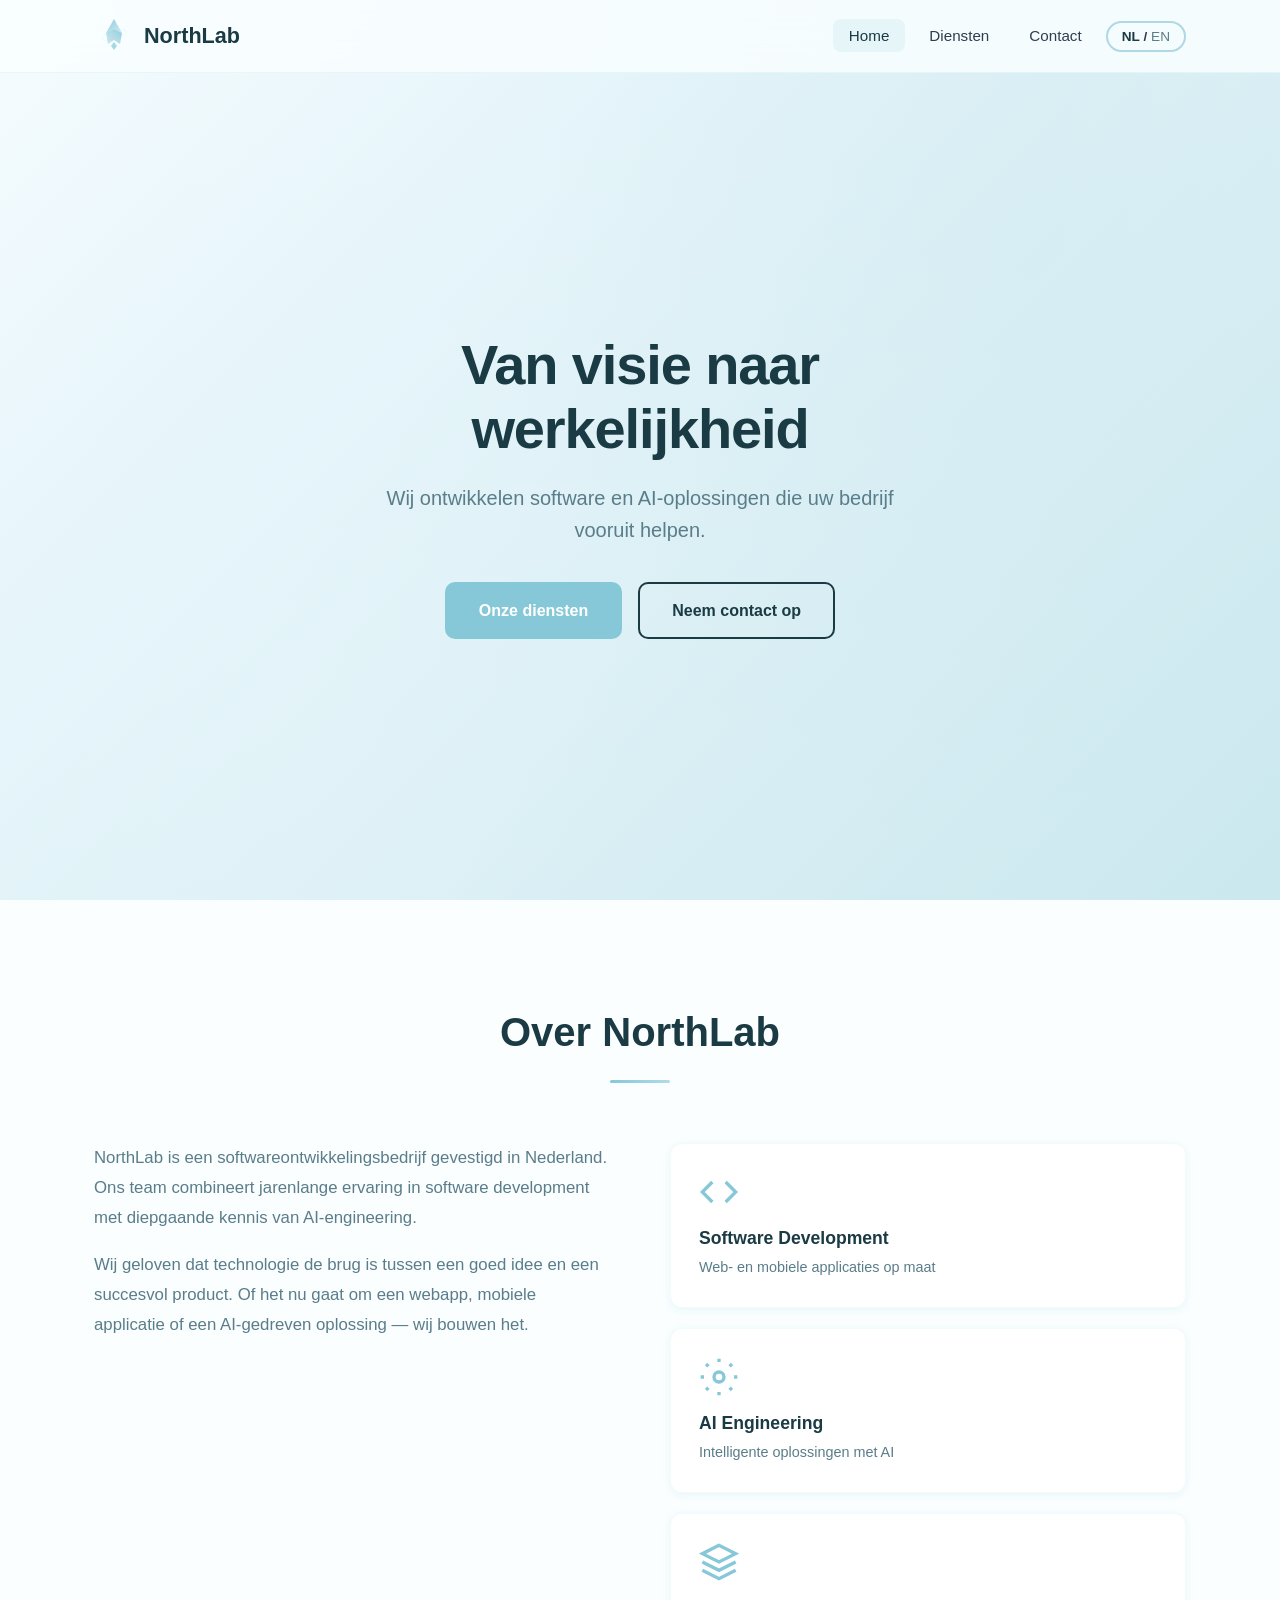
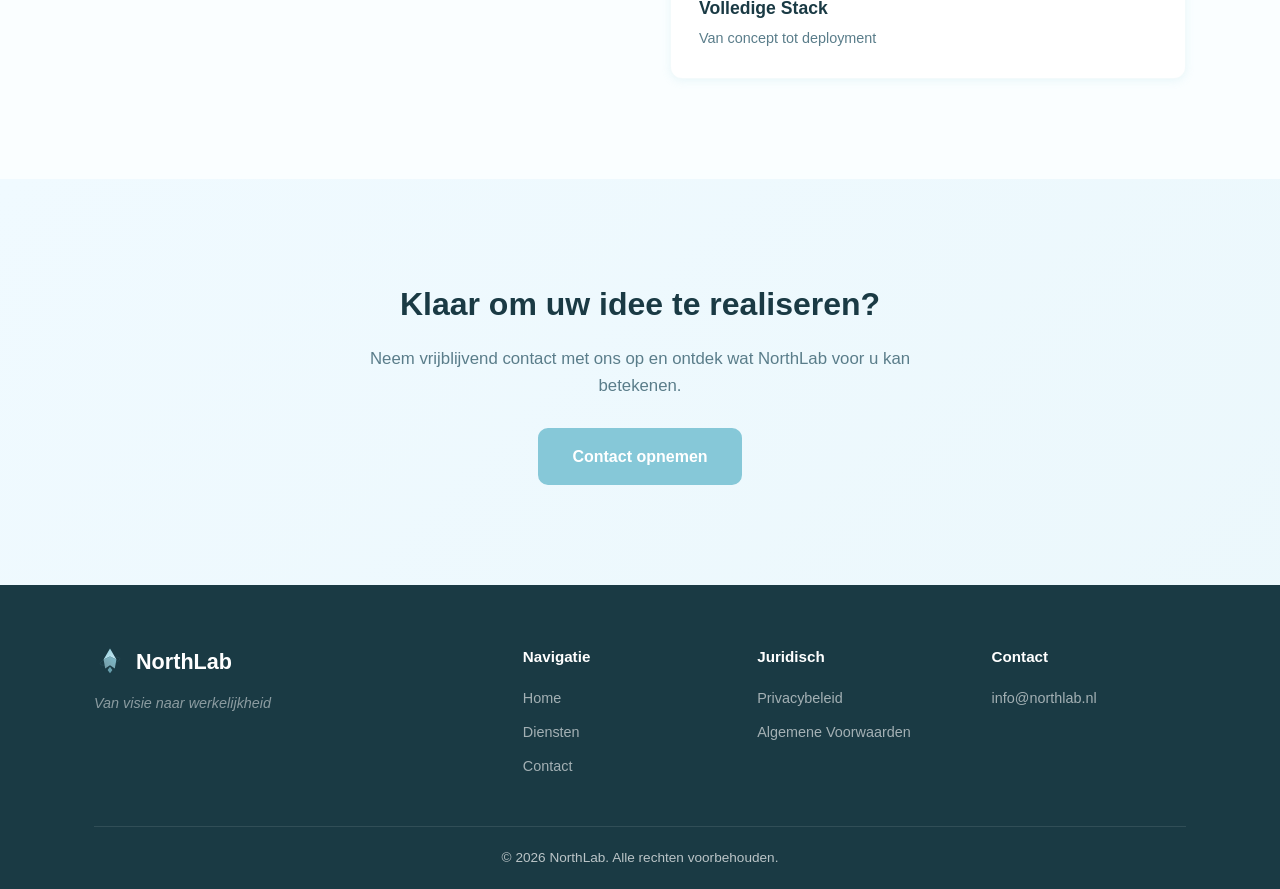
==== index.html @ 71e31275 "Initial commit: NorthLab company website Static website with Home, Services, Contact pages. Includes" ====
<!DOCTYPE html>
<html lang="nl">
<head>
  <meta charset="UTF-8">
  <meta name="viewport" content="width=device-width, initial-scale=1.0">
  <meta name="description" content="NorthLab - Software Development & AI Engineering. Van visie naar werkelijkheid.">
  <title>NorthLab - Software Development & AI Engineering</title>
  <link rel="icon" type="image/svg+xml" href="/favicon.svg">
  <link rel="stylesheet" href="/css/style.css">
</head>
<body>
  <!-- Navigation -->
  <nav class="navbar" id="navbar">
    <div class="container nav-container">
      <a href="/" class="nav-logo">
        <img src="/images/logo.svg" alt="NorthLab Logo" width="40" height="40">
        <span>NorthLab</span>
      </a>
      <button class="nav-toggle" id="navToggle" aria-label="Menu">
        <span></span><span></span><span></span>
      </button>
      <ul class="nav-links" id="navLinks">
        <li><a href="/" class="active" data-nl="Home" data-en="Home">Home</a></li>
        <li><a href="/diensten.html" data-nl="Diensten" data-en="Services">Diensten</a></li>
        <li><a href="/contact.html" data-nl="Contact" data-en="Contact">Contact</a></li>
        <li>
          <button class="lang-btn" id="langToggle" aria-label="Taal wisselen">
            <span class="lang-active">NL</span> / <span class="lang-inactive">EN</span>
          </button>
        </li>
      </ul>
    </div>
  </nav>

  <!-- Hero -->
  <section class="hero">
    <div class="hero-bg"></div>
    <div class="container hero-content">
      <h1 class="fade-up" data-nl="Van visie naar werkelijkheid" data-en="From vision to reality">Van visie naar werkelijkheid</h1>
      <p class="hero-sub fade-up delay-1" data-nl="Wij ontwikkelen software en AI-oplossingen die uw bedrijf vooruit helpen." data-en="We develop software and AI solutions that drive your business forward.">Wij ontwikkelen software en AI-oplossingen die uw bedrijf vooruit helpen.</p>
      <div class="hero-buttons fade-up delay-2">
        <a href="/diensten.html" class="btn btn-primary" data-nl="Onze diensten" data-en="Our services">Onze diensten</a>
        <a href="/contact.html" class="btn btn-outline" data-nl="Neem contact op" data-en="Get in touch">Neem contact op</a>
      </div>
    </div>
  </section>

  <!-- About -->
  <section class="section" id="about">
    <div class="container">
      <div class="section-header scroll-reveal">
        <h2 data-nl="Over NorthLab" data-en="About NorthLab">Over NorthLab</h2>
        <div class="section-line"></div>
      </div>
      <div class="about-grid">
        <div class="about-text scroll-reveal">
          <p data-nl="NorthLab is een softwareontwikkelingsbedrijf gevestigd in Nederland. Ons team combineert jarenlange ervaring in software development met diepgaande kennis van AI-engineering." data-en="NorthLab is a software development company based in the Netherlands. Our team combines years of software development experience with deep AI engineering expertise.">NorthLab is een softwareontwikkelingsbedrijf gevestigd in Nederland. Ons team combineert jarenlange ervaring in software development met diepgaande kennis van AI-engineering.</p>
          <p data-nl="Wij geloven dat technologie de brug is tussen een goed idee en een succesvol product. Of het nu gaat om een webapp, mobiele applicatie of een AI-gedreven oplossing — wij bouwen het." data-en="We believe technology is the bridge between a good idea and a successful product. Whether it's a web app, mobile application, or AI-powered solution — we build it.">Wij geloven dat technologie de brug is tussen een goed idee en een succesvol product. Of het nu gaat om een webapp, mobiele applicatie of een AI-gedreven oplossing — wij bouwen het.</p>
        </div>
        <div class="about-stats scroll-reveal">
          <div class="stat-card">
            <div class="stat-icon">
              <svg viewBox="0 0 24 24" fill="none" stroke="currentColor" stroke-width="2"><polyline points="16 18 22 12 16 6"></polyline><polyline points="8 6 2 12 8 18"></polyline></svg>
            </div>
            <h3 data-nl="Software Development" data-en="Software Development">Software Development</h3>
            <p data-nl="Web- en mobiele applicaties op maat" data-en="Custom web and mobile applications">Web- en mobiele applicaties op maat</p>
          </div>
          <div class="stat-card">
            <div class="stat-icon">
              <svg viewBox="0 0 24 24" fill="none" stroke="currentColor" stroke-width="2"><circle cx="12" cy="12" r="3"></circle><path d="M12 1v2M12 21v2M4.22 4.22l1.42 1.42M18.36 18.36l1.42 1.42M1 12h2M21 12h2M4.22 19.78l1.42-1.42M18.36 5.64l1.42-1.42"></path></svg>
            </div>
            <h3 data-nl="AI Engineering" data-en="AI Engineering">AI Engineering</h3>
            <p data-nl="Intelligente oplossingen met AI" data-en="Intelligent AI-powered solutions">Intelligente oplossingen met AI</p>
          </div>
          <div class="stat-card">
            <div class="stat-icon">
              <svg viewBox="0 0 24 24" fill="none" stroke="currentColor" stroke-width="2"><path d="M12 2L2 7l10 5 10-5-10-5z"></path><path d="M2 17l10 5 10-5"></path><path d="M2 12l10 5 10-5"></path></svg>
            </div>
            <h3 data-nl="Volledige Stack" data-en="Full Stack">Volledige Stack</h3>
            <p data-nl="Van concept tot deployment" data-en="From concept to deployment">Van concept tot deployment</p>
          </div>
        </div>
      </div>
    </div>
  </section>

  <!-- CTA -->
  <section class="section section-accent">
    <div class="container cta-section scroll-reveal">
      <h2 data-nl="Klaar om uw idee te realiseren?" data-en="Ready to bring your idea to life?">Klaar om uw idee te realiseren?</h2>
      <p data-nl="Neem vrijblijvend contact met ons op en ontdek wat NorthLab voor u kan betekenen." data-en="Get in touch with us and discover what NorthLab can do for you.">Neem vrijblijvend contact met ons op en ontdek wat NorthLab voor u kan betekenen.</p>
      <a href="/contact.html" class="btn btn-primary" data-nl="Contact opnemen" data-en="Contact us">Contact opnemen</a>
    </div>
  </section>

  <!-- Footer -->
  <footer class="footer">
    <div class="container">
      <div class="footer-grid">
        <div class="footer-brand">
          <a href="/" class="nav-logo">
            <img src="/images/logo.svg" alt="NorthLab" width="32" height="32">
            <span>NorthLab</span>
          </a>
          <p data-nl="Van visie naar werkelijkheid" data-en="From vision to reality">Van visie naar werkelijkheid</p>
        </div>
        <div class="footer-nav">
          <h4 data-nl="Navigatie" data-en="Navigation">Navigatie</h4>
          <ul>
            <li><a href="/" data-nl="Home" data-en="Home">Home</a></li>
            <li><a href="/diensten.html" data-nl="Diensten" data-en="Services">Diensten</a></li>
            <li><a href="/contact.html" data-nl="Contact" data-en="Contact">Contact</a></li>
          </ul>
        </div>
        <div class="footer-legal">
          <h4 data-nl="Juridisch" data-en="Legal">Juridisch</h4>
          <ul>
            <li><a href="/privacy.html" data-nl="Privacybeleid" data-en="Privacy Policy">Privacybeleid</a></li>
            <li><a href="/voorwaarden.html" data-nl="Algemene Voorwaarden" data-en="Terms & Conditions">Algemene Voorwaarden</a></li>
          </ul>
        </div>
        <div class="footer-contact">
          <h4 data-nl="Contact" data-en="Contact">Contact</h4>
          <p><a href="mailto:info@northlab.nl">info@northlab.nl</a></p>
        </div>
      </div>
      <div class="footer-bottom">
        <p>&copy; 2026 NorthLab. <span data-nl="Alle rechten voorbehouden." data-en="All rights reserved.">Alle rechten voorbehouden.</span></p>
      </div>
    </div>
  </footer>

  <script src="/js/main.js"></script>
</body>
</html>
---- css/style.css ----
/* ===== Reset & Base ===== */
*, *::before, *::after {
  margin: 0;
  padding: 0;
  box-sizing: border-box;
}

:root {
  --color-1: #AFDCE8;
  --color-2: #CAE9F5;
  --color-3: #F0FAFF;
  --color-4: #ADD8E4;
  --color-5: #86C8D8;
  --color-dark: #1a3a44;
  --color-text: #2c3e50;
  --color-text-light: #5a7d8a;
  --color-white: #ffffff;
  --color-bg: #fafeff;
  --font-main: 'Segoe UI', -apple-system, BlinkMacSystemFont, sans-serif;
  --transition: 0.3s cubic-bezier(0.4, 0, 0.2, 1);
  --shadow-sm: 0 2px 8px rgba(134, 200, 216, 0.15);
  --shadow-md: 0 4px 20px rgba(134, 200, 216, 0.2);
  --shadow-lg: 0 8px 40px rgba(134, 200, 216, 0.25);
  --radius: 12px;
}

html {
  scroll-behavior: smooth;
  font-size: 16px;
}

body {
  font-family: var(--font-main);
  color: var(--color-text);
  background: var(--color-bg);
  line-height: 1.6;
  overflow-x: hidden;
}

a {
  color: var(--color-5);
  text-decoration: none;
  transition: color var(--transition);
}

a:hover {
  color: var(--color-dark);
}

.container {
  max-width: 1140px;
  margin: 0 auto;
  padding: 0 24px;
}

.hidden {
  display: none !important;
}

/* ===== Navbar ===== */
.navbar {
  position: fixed;
  top: 0;
  left: 0;
  right: 0;
  z-index: 1000;
  background: rgba(250, 254, 255, 0.85);
  backdrop-filter: blur(20px);
  -webkit-backdrop-filter: blur(20px);
  border-bottom: 1px solid rgba(134, 200, 216, 0.15);
  transition: background var(--transition), box-shadow var(--transition);
}

.navbar.scrolled {
  background: rgba(250, 254, 255, 0.95);
  box-shadow: var(--shadow-sm);
}

.nav-container {
  display: flex;
  align-items: center;
  justify-content: space-between;
  height: 72px;
}

.nav-logo {
  display: flex;
  align-items: center;
  gap: 10px;
  font-size: 1.35rem;
  font-weight: 700;
  color: var(--color-dark);
  text-decoration: none;
  transition: transform var(--transition);
}

.nav-logo:hover {
  transform: scale(1.02);
  color: var(--color-dark);
}

.nav-logo img {
  transition: transform 0.5s cubic-bezier(0.4, 0, 0.2, 1);
}

.nav-logo:hover img {
  transform: rotate(10deg);
}

.nav-links {
  display: flex;
  align-items: center;
  gap: 8px;
  list-style: none;
}

.nav-links a {
  padding: 8px 16px;
  color: var(--color-text);
  font-weight: 500;
  font-size: 0.95rem;
  border-radius: 8px;
  transition: background var(--transition), color var(--transition);
}

.nav-links a:hover,
.nav-links a.active {
  background: rgba(134, 200, 216, 0.15);
  color: var(--color-dark);
}

.lang-btn {
  background: none;
  border: 2px solid var(--color-4);
  padding: 6px 14px;
  border-radius: 20px;
  cursor: pointer;
  font-size: 0.85rem;
  font-weight: 600;
  color: var(--color-text);
  transition: all var(--transition);
  white-space: nowrap;
}

.lang-btn:hover {
  background: var(--color-4);
  color: var(--color-white);
}

.lang-active {
  color: var(--color-dark);
  font-weight: 700;
}

.lang-inactive {
  color: var(--color-text-light);
  font-weight: 400;
}

/* Mobile nav toggle */
.nav-toggle {
  display: none;
  flex-direction: column;
  gap: 5px;
  background: none;
  border: none;
  cursor: pointer;
  padding: 4px;
  z-index: 1001;
}

.nav-toggle span {
  display: block;
  width: 24px;
  height: 2px;
  background: var(--color-dark);
  border-radius: 2px;
  transition: all var(--transition);
}

.nav-toggle.active span:nth-child(1) {
  transform: rotate(45deg) translate(5px, 5px);
}

.nav-toggle.active span:nth-child(2) {
  opacity: 0;
}

.nav-toggle.active span:nth-child(3) {
  transform: rotate(-45deg) translate(5px, -5px);
}

/* ===== Hero ===== */
.hero {
  position: relative;
  min-height: 100vh;
  display: flex;
  align-items: center;
  overflow: hidden;
  padding-top: 72px;
}

.hero-bg {
  position: absolute;
  inset: 0;
  background: linear-gradient(135deg, var(--color-3) 0%, var(--color-2) 30%, var(--color-1) 60%, var(--color-5) 100%);
  opacity: 0.4;
  z-index: 0;
}

.hero-bg::before {
  content: '';
  position: absolute;
  top: -50%;
  right: -20%;
  width: 80%;
  height: 150%;
  background: radial-gradient(ellipse, rgba(134, 200, 216, 0.3) 0%, transparent 70%);
  animation: float 20s ease-in-out infinite;
}

.hero-bg::after {
  content: '';
  position: absolute;
  bottom: -30%;
  left: -10%;
  width: 60%;
  height: 120%;
  background: radial-gradient(ellipse, rgba(202, 233, 245, 0.4) 0%, transparent 70%);
  animation: float 15s ease-in-out infinite reverse;
}

@keyframes float {
  0%, 100% { transform: translate(0, 0) rotate(0deg); }
  33% { transform: translate(30px, -20px) rotate(2deg); }
  66% { transform: translate(-20px, 15px) rotate(-1deg); }
}

.hero-content {
  position: relative;
  z-index: 1;
  text-align: center;
  max-width: 700px;
  margin: 0 auto;
}

.hero h1 {
  font-size: clamp(2.2rem, 5vw, 3.5rem);
  font-weight: 800;
  color: var(--color-dark);
  line-height: 1.15;
  margin-bottom: 20px;
  letter-spacing: -0.02em;
}

.hero-sub {
  font-size: clamp(1.05rem, 2vw, 1.25rem);
  color: var(--color-text-light);
  margin-bottom: 36px;
  max-width: 520px;
  margin-left: auto;
  margin-right: auto;
}

.hero-buttons {
  display: flex;
  gap: 16px;
  justify-content: center;
  flex-wrap: wrap;
}

/* ===== Page Header ===== */
.page-header {
  position: relative;
  padding: 140px 0 60px;
  text-align: center;
  overflow: hidden;
}

.page-header h1 {
  font-size: clamp(2rem, 4vw, 3rem);
  font-weight: 800;
  color: var(--color-dark);
  margin-bottom: 12px;
}

.page-header > .container > p {
  font-size: 1.15rem;
  color: var(--color-text-light);
}

/* ===== Buttons ===== */
.btn {
  display: inline-block;
  padding: 14px 32px;
  font-size: 1rem;
  font-weight: 600;
  border-radius: 10px;
  cursor: pointer;
  transition: all var(--transition);
  border: 2px solid transparent;
  text-decoration: none;
}

.btn-primary {
  background: var(--color-5);
  color: var(--color-white);
  border-color: var(--color-5);
}

.btn-primary:hover {
  background: var(--color-dark);
  border-color: var(--color-dark);
  color: var(--color-white);
  transform: translateY(-2px);
  box-shadow: var(--shadow-md);
}

.btn-outline {
  background: transparent;
  color: var(--color-dark);
  border-color: var(--color-dark);
}

.btn-outline:hover {
  background: var(--color-dark);
  color: var(--color-white);
  transform: translateY(-2px);
  box-shadow: var(--shadow-md);
}

.btn-full {
  width: 100%;
  text-align: center;
}

/* ===== Sections ===== */
.section {
  padding: 100px 0;
}

.section-accent {
  background: linear-gradient(135deg, var(--color-3) 0%, rgba(202, 233, 245, 0.3) 100%);
}

.section-header {
  text-align: center;
  margin-bottom: 60px;
}

.section-header h2 {
  font-size: clamp(1.75rem, 3.5vw, 2.5rem);
  font-weight: 700;
  color: var(--color-dark);
  margin-bottom: 16px;
}

.section-line {
  width: 60px;
  height: 3px;
  background: linear-gradient(90deg, var(--color-5), var(--color-1));
  margin: 0 auto;
  border-radius: 2px;
}

/* ===== About ===== */
.about-grid {
  display: grid;
  grid-template-columns: 1fr 1fr;
  gap: 60px;
  align-items: start;
}

.about-text p {
  font-size: 1.05rem;
  color: var(--color-text-light);
  margin-bottom: 16px;
  line-height: 1.8;
}

.about-stats {
  display: grid;
  gap: 20px;
}

.stat-card {
  background: var(--color-white);
  padding: 28px;
  border-radius: var(--radius);
  box-shadow: var(--shadow-sm);
  transition: transform var(--transition), box-shadow var(--transition);
  border: 1px solid rgba(134, 200, 216, 0.1);
}

.stat-card:hover {
  transform: translateY(-4px);
  box-shadow: var(--shadow-md);
}

.stat-icon {
  width: 40px;
  height: 40px;
  color: var(--color-5);
  margin-bottom: 12px;
}

.stat-icon svg {
  width: 100%;
  height: 100%;
}

.stat-card h3 {
  font-size: 1.1rem;
  color: var(--color-dark);
  margin-bottom: 4px;
}

.stat-card p {
  font-size: 0.9rem;
  color: var(--color-text-light);
}

/* ===== Services ===== */
.services-grid {
  display: grid;
  grid-template-columns: repeat(3, 1fr);
  gap: 28px;
}

.service-card {
  background: var(--color-white);
  padding: 36px 28px;
  border-radius: var(--radius);
  box-shadow: var(--shadow-sm);
  border: 1px solid rgba(134, 200, 216, 0.1);
  transition: transform var(--transition), box-shadow var(--transition);
}

.service-card:hover {
  transform: translateY(-6px);
  box-shadow: var(--shadow-lg);
}

.service-icon {
  width: 48px;
  height: 48px;
  color: var(--color-5);
  margin-bottom: 20px;
}

.service-icon svg {
  width: 100%;
  height: 100%;
}

.service-card h3 {
  font-size: 1.2rem;
  color: var(--color-dark);
  margin-bottom: 12px;
}

.service-card p {
  font-size: 0.95rem;
  color: var(--color-text-light);
  line-height: 1.7;
  margin-bottom: 20px;
}

.service-features {
  list-style: none;
  display: flex;
  flex-direction: column;
  gap: 8px;
}

.service-features li {
  font-size: 0.9rem;
  color: var(--color-text);
  padding-left: 20px;
  position: relative;
}

.service-features li::before {
  content: '';
  position: absolute;
  left: 0;
  top: 8px;
  width: 8px;
  height: 8px;
  background: var(--color-5);
  border-radius: 50%;
  opacity: 0.6;
}

/* ===== Process ===== */
.process-grid {
  display: grid;
  grid-template-columns: repeat(4, 1fr);
  gap: 28px;
}

.process-step {
  text-align: center;
  padding: 24px;
}

.process-number {
  font-size: 2.5rem;
  font-weight: 800;
  color: var(--color-5);
  opacity: 0.4;
  margin-bottom: 12px;
  line-height: 1;
}

.process-step h3 {
  font-size: 1.1rem;
  color: var(--color-dark);
  margin-bottom: 8px;
}

.process-step p {
  font-size: 0.9rem;
  color: var(--color-text-light);
}

/* ===== CTA ===== */
.cta-section {
  text-align: center;
  max-width: 600px;
}

.cta-section h2 {
  font-size: clamp(1.5rem, 3vw, 2rem);
  color: var(--color-dark);
  margin-bottom: 16px;
}

.cta-section p {
  color: var(--color-text-light);
  margin-bottom: 28px;
  font-size: 1.05rem;
}

/* ===== Contact ===== */
.contact-grid {
  display: grid;
  grid-template-columns: 1fr 1fr;
  gap: 60px;
  align-items: start;
}

.contact-info h2 {
  font-size: 1.75rem;
  color: var(--color-dark);
  margin-bottom: 16px;
}

.contact-info > p {
  color: var(--color-text-light);
  font-size: 1.05rem;
  line-height: 1.7;
  margin-bottom: 36px;
}

.contact-details {
  display: flex;
  flex-direction: column;
  gap: 24px;
}

.contact-item {
  display: flex;
  gap: 16px;
  align-items: flex-start;
}

.contact-item-icon {
  width: 40px;
  height: 40px;
  min-width: 40px;
  color: var(--color-5);
}

.contact-item-icon svg {
  width: 100%;
  height: 100%;
}

.contact-item h4 {
  font-size: 0.95rem;
  color: var(--color-dark);
  margin-bottom: 2px;
}

.contact-item p,
.contact-item a {
  font-size: 0.95rem;
  color: var(--color-text-light);
}

/* ===== Form ===== */
.contact-form {
  background: var(--color-white);
  padding: 40px;
  border-radius: var(--radius);
  box-shadow: var(--shadow-md);
  border: 1px solid rgba(134, 200, 216, 0.1);
}

.form-group {
  margin-bottom: 20px;
}

.form-group label {
  display: block;
  font-size: 0.9rem;
  font-weight: 600;
  color: var(--color-dark);
  margin-bottom: 6px;
}

.form-group input,
.form-group select,
.form-group textarea {
  width: 100%;
  padding: 12px 16px;
  font-size: 0.95rem;
  font-family: var(--font-main);
  border: 2px solid rgba(134, 200, 216, 0.25);
  border-radius: 8px;
  background: var(--color-bg);
  color: var(--color-text);
  transition: border-color var(--transition), box-shadow var(--transition);
  outline: none;
}

.form-group input:focus,
.form-group select:focus,
.form-group textarea:focus {
  border-color: var(--color-5);
  box-shadow: 0 0 0 3px rgba(134, 200, 216, 0.2);
}

.form-group textarea {
  resize: vertical;
  min-height: 120px;
}

.form-consent {
  margin-bottom: 24px;
}

.checkbox-label {
  display: flex !important;
  align-items: center;
  gap: 8px;
  font-weight: 400 !important;
  cursor: pointer;
}

.checkbox-label input[type="checkbox"] {
  width: 18px;
  height: 18px;
  min-width: 18px;
  accent-color: var(--color-5);
}

/* ===== Legal Pages ===== */
.legal-content {
  max-width: 800px;
  margin: 0 auto;
  padding: 40px 0;
}

.legal-content h2 {
  font-size: 1.5rem;
  color: var(--color-dark);
  margin-top: 40px;
  margin-bottom: 16px;
}

.legal-content h3 {
  font-size: 1.15rem;
  color: var(--color-dark);
  margin-top: 28px;
  margin-bottom: 12px;
}

.legal-content p {
  color: var(--color-text-light);
  line-height: 1.8;
  margin-bottom: 12px;
}

.legal-content ul {
  color: var(--color-text-light);
  line-height: 1.8;
  margin-bottom: 12px;
  padding-left: 24px;
}

.legal-content a {
  color: var(--color-5);
}

/* ===== Success Page ===== */
.success-page {
  min-height: 100vh;
  display: flex;
  align-items: center;
  padding-top: 72px;
}

.success-icon {
  color: var(--color-5);
  margin-bottom: 24px;
}

/* ===== Footer ===== */
.footer {
  background: var(--color-dark);
  color: rgba(255, 255, 255, 0.7);
  padding: 60px 0 0;
}

.footer-grid {
  display: grid;
  grid-template-columns: 2fr 1fr 1fr 1fr;
  gap: 40px;
  padding-bottom: 40px;
}

.footer-brand .nav-logo {
  color: var(--color-white);
  margin-bottom: 12px;
}

.footer-brand p {
  font-size: 0.9rem;
  font-style: italic;
  opacity: 0.7;
}

.footer h4 {
  color: var(--color-white);
  font-size: 0.95rem;
  margin-bottom: 16px;
}

.footer ul {
  list-style: none;
}

.footer ul li {
  margin-bottom: 8px;
}

.footer ul a {
  color: rgba(255, 255, 255, 0.6);
  font-size: 0.9rem;
  transition: color var(--transition);
}

.footer ul a:hover {
  color: var(--color-white);
}

.footer-contact a {
  color: rgba(255, 255, 255, 0.6);
  font-size: 0.9rem;
}

.footer-contact a:hover {
  color: var(--color-white);
}

.footer-bottom {
  border-top: 1px solid rgba(255, 255, 255, 0.1);
  padding: 20px 0;
  text-align: center;
  font-size: 0.85rem;
}

/* ===== Animations ===== */
.fade-up {
  opacity: 0;
  transform: translateY(30px);
  animation: fadeUp 0.8s ease forwards;
}

.delay-1 {
  animation-delay: 0.2s;
}

.delay-2 {
  animation-delay: 0.4s;
}

@keyframes fadeUp {
  to {
    opacity: 1;
    transform: translateY(0);
  }
}

/* Scroll reveal */
.scroll-reveal {
  opacity: 0;
  transform: translateY(40px);
  transition: opacity 0.7s ease, transform 0.7s ease;
}

.scroll-reveal.revealed {
  opacity: 1;
  transform: translateY(0);
}

/* Stagger children */
.services-grid .scroll-reveal:nth-child(2) { transition-delay: 0.1s; }
.services-grid .scroll-reveal:nth-child(3) { transition-delay: 0.2s; }
.services-grid .scroll-reveal:nth-child(4) { transition-delay: 0.3s; }
.services-grid .scroll-reveal:nth-child(5) { transition-delay: 0.4s; }
.services-grid .scroll-reveal:nth-child(6) { transition-delay: 0.5s; }

.process-grid .scroll-reveal:nth-child(2) { transition-delay: 0.15s; }
.process-grid .scroll-reveal:nth-child(3) { transition-delay: 0.3s; }
.process-grid .scroll-reveal:nth-child(4) { transition-delay: 0.45s; }

/* ===== Responsive ===== */
@media (max-width: 968px) {
  .about-grid {
    grid-template-columns: 1fr;
    gap: 40px;
  }

  .services-grid {
    grid-template-columns: repeat(2, 1fr);
  }

  .process-grid {
    grid-template-columns: repeat(2, 1fr);
  }

  .contact-grid {
    grid-template-columns: 1fr;
    gap: 40px;
  }

  .footer-grid {
    grid-template-columns: 1fr 1fr;
    gap: 32px;
  }
}

@media (max-width: 768px) {
  .nav-toggle {
    display: flex;
  }

  .nav-links {
    position: fixed;
    top: 0;
    right: -100%;
    width: 280px;
    height: 100vh;
    background: var(--color-white);
    flex-direction: column;
    padding: 100px 32px 32px;
    gap: 8px;
    box-shadow: var(--shadow-lg);
    transition: right 0.4s cubic-bezier(0.4, 0, 0.2, 1);
  }

  .nav-links.open {
    right: 0;
  }

  .nav-links a {
    font-size: 1.1rem;
    padding: 12px 16px;
  }

  .services-grid {
    grid-template-columns: 1fr;
  }

  .process-grid {
    grid-template-columns: 1fr 1fr;
  }

  .hero h1 {
    font-size: 2rem;
  }

  .contact-form {
    padding: 28px 20px;
  }

  .footer-grid {
    grid-template-columns: 1fr;
    gap: 28px;
  }
}

@media (max-width: 480px) {
  .process-grid {
    grid-template-columns: 1fr;
  }

  .hero-buttons {
    flex-direction: column;
    align-items: center;
  }

  .btn {
    width: 100%;
    text-align: center;
  }
}
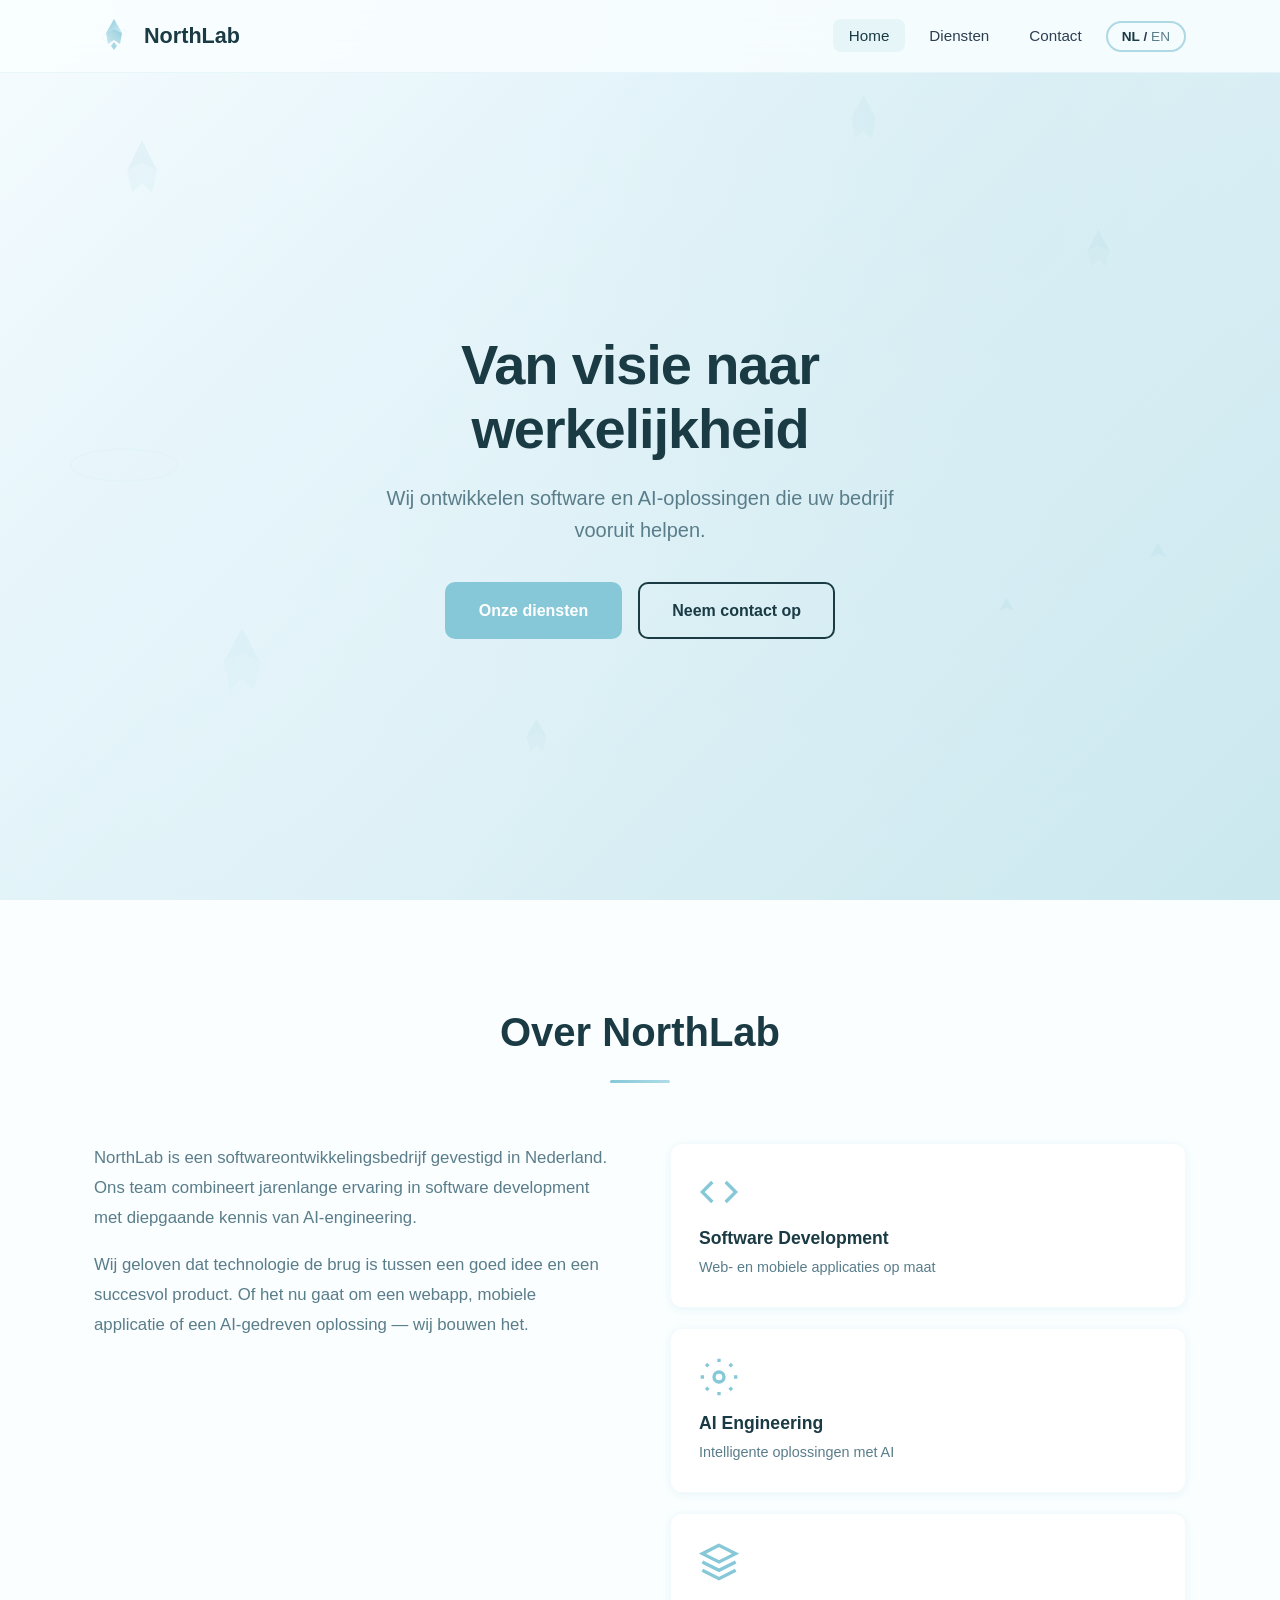
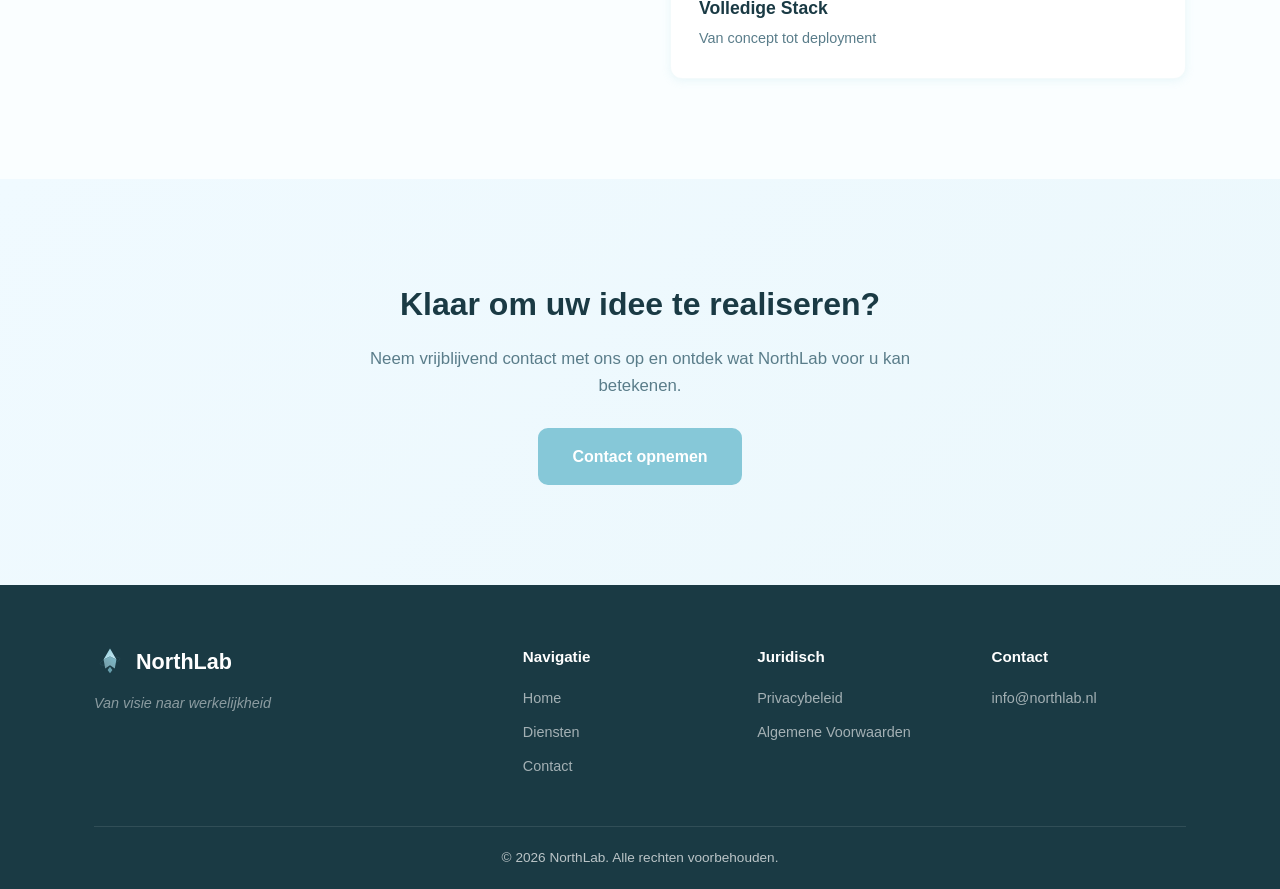
==== commit 5370b8ae: "Add floating geometric shapes to hero background Animated north-arrow shapes that drift and rotate s" ====
--- a/index.html
+++ b/index.html
@@ -3,10 +3,44 @@
 <head>
   <meta charset="UTF-8">
   <meta name="viewport" content="width=device-width, initial-scale=1.0">
-  <meta name="description" content="NorthLab - Software Development & AI Engineering. Van visie naar werkelijkheid.">
-  <title>NorthLab - Software Development & AI Engineering</title>
+  <meta name="description" content="NorthLab is een softwareontwikkelingsbedrijf in Nederland. Wij bouwen web apps, mobiele apps en AI-oplossingen. Van visie naar werkelijkheid.">
+  <meta name="keywords" content="software development, app ontwikkeling, webontwikkeling, AI engineering, Nederland, NorthLab">
+  <meta name="author" content="NorthLab">
+  <meta name="robots" content="index, follow">
+  <link rel="canonical" href="https://northlab.nl/">
+  <!-- Open Graph -->
+  <meta property="og:type" content="website">
+  <meta property="og:url" content="https://northlab.nl/">
+  <meta property="og:title" content="NorthLab - Software Development & AI Engineering">
+  <meta property="og:description" content="NorthLab is een softwareontwikkelingsbedrijf in Nederland. Wij bouwen web apps, mobiele apps en AI-oplossingen.">
+  <meta property="og:image" content="https://northlab.nl/images/og-image.svg">
+  <meta property="og:locale" content="nl_NL">
+  <meta property="og:locale:alternate" content="en_US">
+  <meta property="og:site_name" content="NorthLab">
+  <!-- Twitter Card -->
+  <meta name="twitter:card" content="summary">
+  <meta name="twitter:title" content="NorthLab - Software Development & AI Engineering">
+  <meta name="twitter:description" content="NorthLab is een softwareontwikkelingsbedrijf in Nederland. Wij bouwen web apps, mobiele apps en AI-oplossingen.">
+  <title>NorthLab - Software Development & AI Engineering | Nederland</title>
   <link rel="icon" type="image/svg+xml" href="/favicon.svg">
   <link rel="stylesheet" href="/css/style.css">
+  <!-- Structured Data -->
+  <script type="application/ld+json">
+  {
+    "@context": "https://schema.org",
+    "@type": "Organization",
+    "name": "NorthLab",
+    "url": "https://northlab.nl",
+    "logo": "https://northlab.nl/images/logo.svg",
+    "email": "info@northlab.nl",
+    "description": "Software Development & AI Engineering bedrijf in Nederland",
+    "address": {
+      "@type": "PostalAddress",
+      "addressCountry": "NL"
+    },
+    "sameAs": []
+  }
+  </script>
 </head>
 <body>
   <!-- Navigation -->
@@ -35,6 +69,16 @@
   <!-- Hero -->
   <section class="hero">
     <div class="hero-bg"></div>
+    <div class="hero-shapes">
+      <svg class="shape shape-1" viewBox="0 0 80 80" fill="none"><polygon points="40,5 55,35 40,28 25,35" fill="currentColor" opacity="0.12"/><polygon points="40,28 55,35 50,58 40,48 30,58 25,35" fill="currentColor" opacity="0.08"/></svg>
+      <svg class="shape shape-2" viewBox="0 0 60 60" fill="none"><polygon points="30,5 42,28 30,22 18,28" fill="currentColor" opacity="0.1"/><polygon points="30,22 42,28 38,45 30,38 22,45 18,28" fill="currentColor" opacity="0.06"/></svg>
+      <svg class="shape shape-3" viewBox="0 0 100 100" fill="none"><polygon points="50,8 68,42 50,33 32,42" fill="currentColor" opacity="0.08"/><polygon points="50,33 68,42 62,70 50,58 38,70 32,42" fill="currentColor" opacity="0.05"/></svg>
+      <svg class="shape shape-4" viewBox="0 0 50 50" fill="none"><polygon points="25,3 35,22 25,17 15,22" fill="currentColor" opacity="0.1"/></svg>
+      <svg class="shape shape-5" viewBox="0 0 70 70" fill="none"><polygon points="35,5 48,30 35,24 22,30" fill="currentColor" opacity="0.07"/><polygon points="35,24 48,30 44,52 35,44 26,52 22,30" fill="currentColor" opacity="0.05"/></svg>
+      <svg class="shape shape-6" viewBox="0 0 40 40" fill="none"><polygon points="20,3 28,18 20,14 12,18" fill="currentColor" opacity="0.12"/></svg>
+      <svg class="shape shape-7" viewBox="0 0 90 90" fill="none"><ellipse cx="45" cy="45" rx="40" ry="12" stroke="currentColor" stroke-width="1" opacity="0.06"/></svg>
+      <svg class="shape shape-8" viewBox="0 0 55 55" fill="none"><polygon points="27,4 38,24 27,19 16,24" fill="currentColor" opacity="0.09"/><polygon points="27,19 38,24 34,40 27,34 20,40 16,24" fill="currentColor" opacity="0.06"/></svg>
+    </div>
     <div class="container hero-content">
       <h1 class="fade-up" data-nl="Van visie naar werkelijkheid" data-en="From vision to reality">Van visie naar werkelijkheid</h1>
       <p class="hero-sub fade-up delay-1" data-nl="Wij ontwikkelen software en AI-oplossingen die uw bedrijf vooruit helpen." data-en="We develop software and AI solutions that drive your business forward.">Wij ontwikkelen software en AI-oplossingen die uw bedrijf vooruit helpen.</p>
--- a/css/style.css
+++ b/css/style.css
@@ -236,6 +236,102 @@
   66% { transform: translate(-20px, 15px) rotate(-1deg); }
 }
 
+/* Floating shapes */
+.hero-shapes {
+  position: absolute;
+  inset: 0;
+  z-index: 0;
+  overflow: hidden;
+  pointer-events: none;
+}
+
+.shape {
+  position: absolute;
+  color: var(--color-5);
+}
+
+.shape-1 {
+  width: 80px;
+  top: 15%;
+  left: 8%;
+  animation: drift1 18s ease-in-out infinite, spin 25s linear infinite;
+}
+
+.shape-2 {
+  width: 55px;
+  top: 25%;
+  right: 12%;
+  animation: drift2 22s ease-in-out infinite, spin 30s linear infinite reverse;
+}
+
+.shape-3 {
+  width: 100px;
+  bottom: 20%;
+  left: 15%;
+  animation: drift3 20s ease-in-out infinite;
+}
+
+.shape-4 {
+  width: 40px;
+  top: 60%;
+  right: 8%;
+  animation: drift1 15s ease-in-out infinite reverse, spin 20s linear infinite;
+}
+
+.shape-5 {
+  width: 65px;
+  top: 10%;
+  right: 30%;
+  animation: drift2 25s ease-in-out infinite;
+}
+
+.shape-6 {
+  width: 35px;
+  bottom: 30%;
+  right: 20%;
+  animation: drift3 17s ease-in-out infinite reverse, spin 22s linear infinite;
+}
+
+.shape-7 {
+  width: 120px;
+  top: 45%;
+  left: 5%;
+  animation: drift1 28s ease-in-out infinite;
+}
+
+.shape-8 {
+  width: 50px;
+  bottom: 15%;
+  left: 40%;
+  animation: drift2 19s ease-in-out infinite reverse, spin 35s linear infinite;
+}
+
+@keyframes drift1 {
+  0%, 100% { transform: translate(0, 0); }
+  25% { transform: translate(40px, -30px); }
+  50% { transform: translate(15px, 25px); }
+  75% { transform: translate(-25px, -10px); }
+}
+
+@keyframes drift2 {
+  0%, 100% { transform: translate(0, 0); }
+  25% { transform: translate(-30px, 20px); }
+  50% { transform: translate(20px, -35px); }
+  75% { transform: translate(35px, 15px); }
+}
+
+@keyframes drift3 {
+  0%, 100% { transform: translate(0, 0); }
+  25% { transform: translate(25px, 20px); }
+  50% { transform: translate(-20px, -15px); }
+  75% { transform: translate(-30px, 30px); }
+}
+
+@keyframes spin {
+  from { rotate: 0deg; }
+  to { rotate: 360deg; }
+}
+
 .hero-content {
   position: relative;
   z-index: 1;
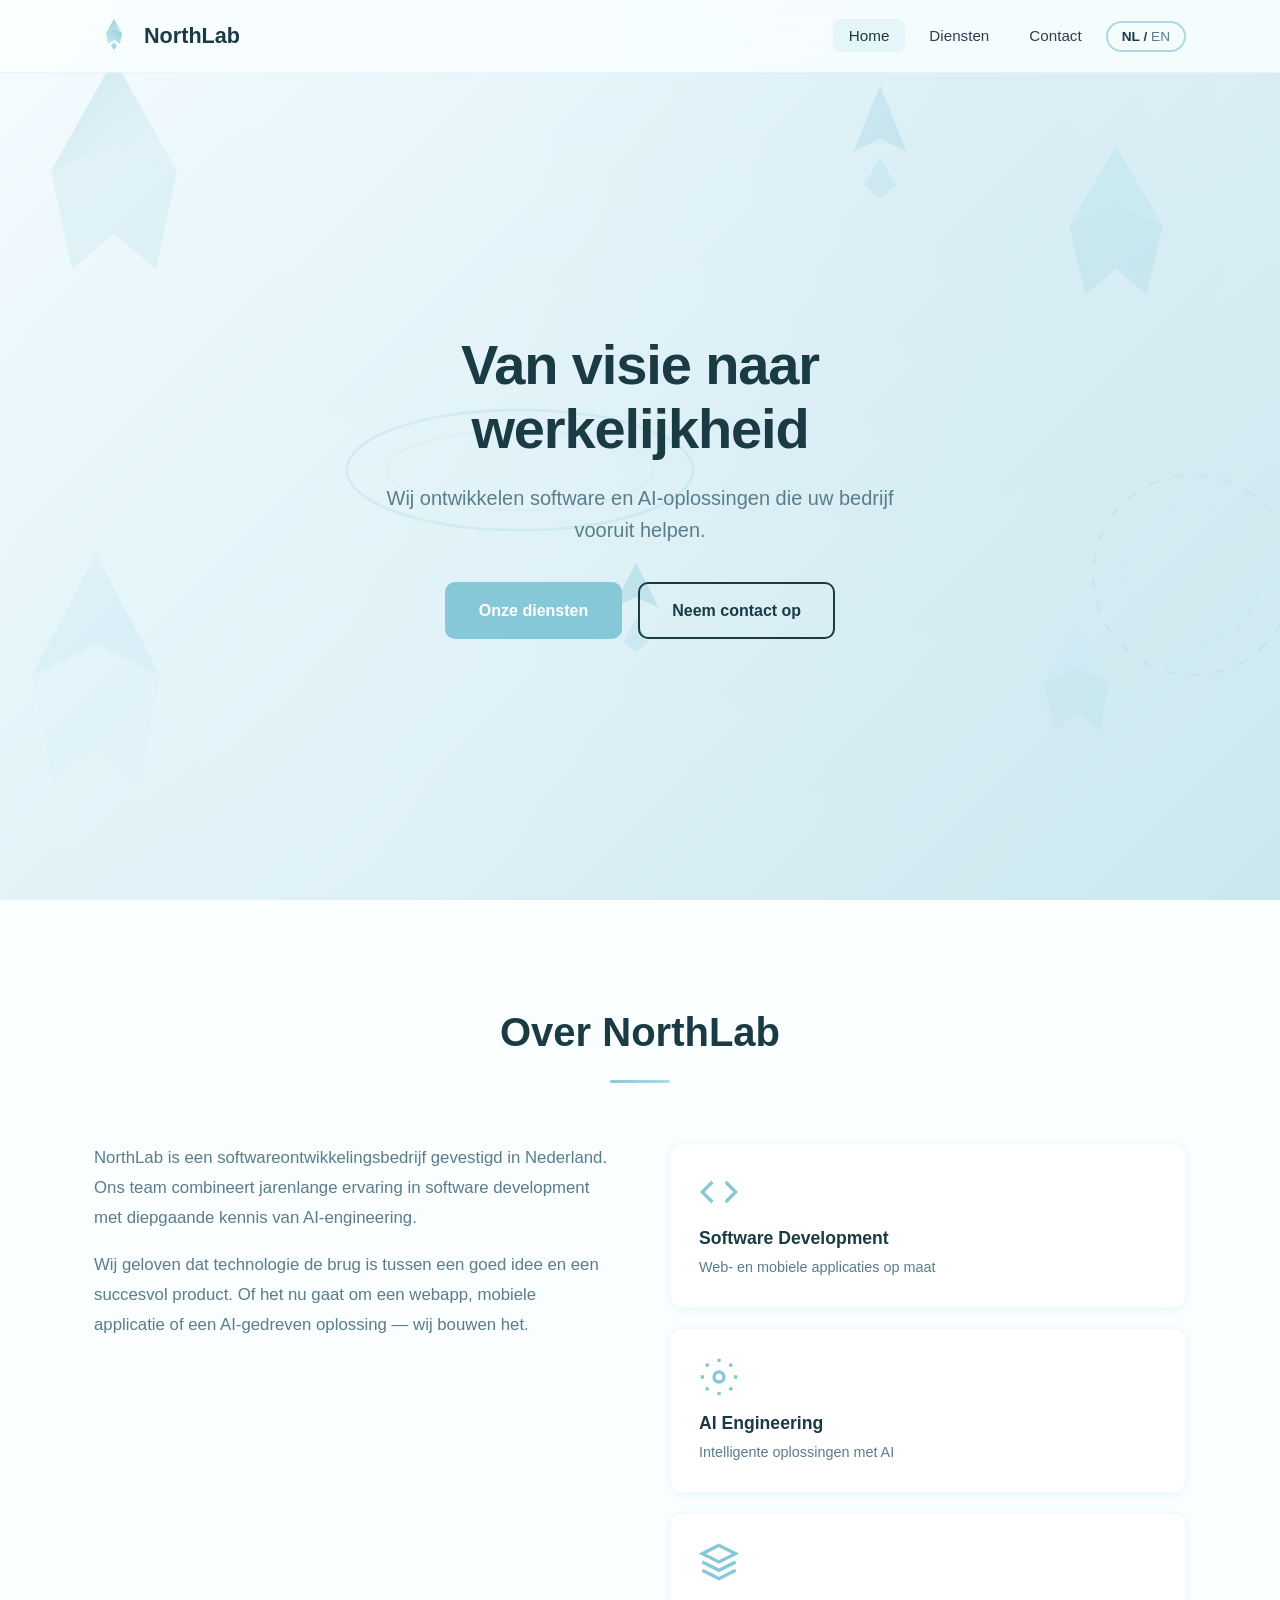
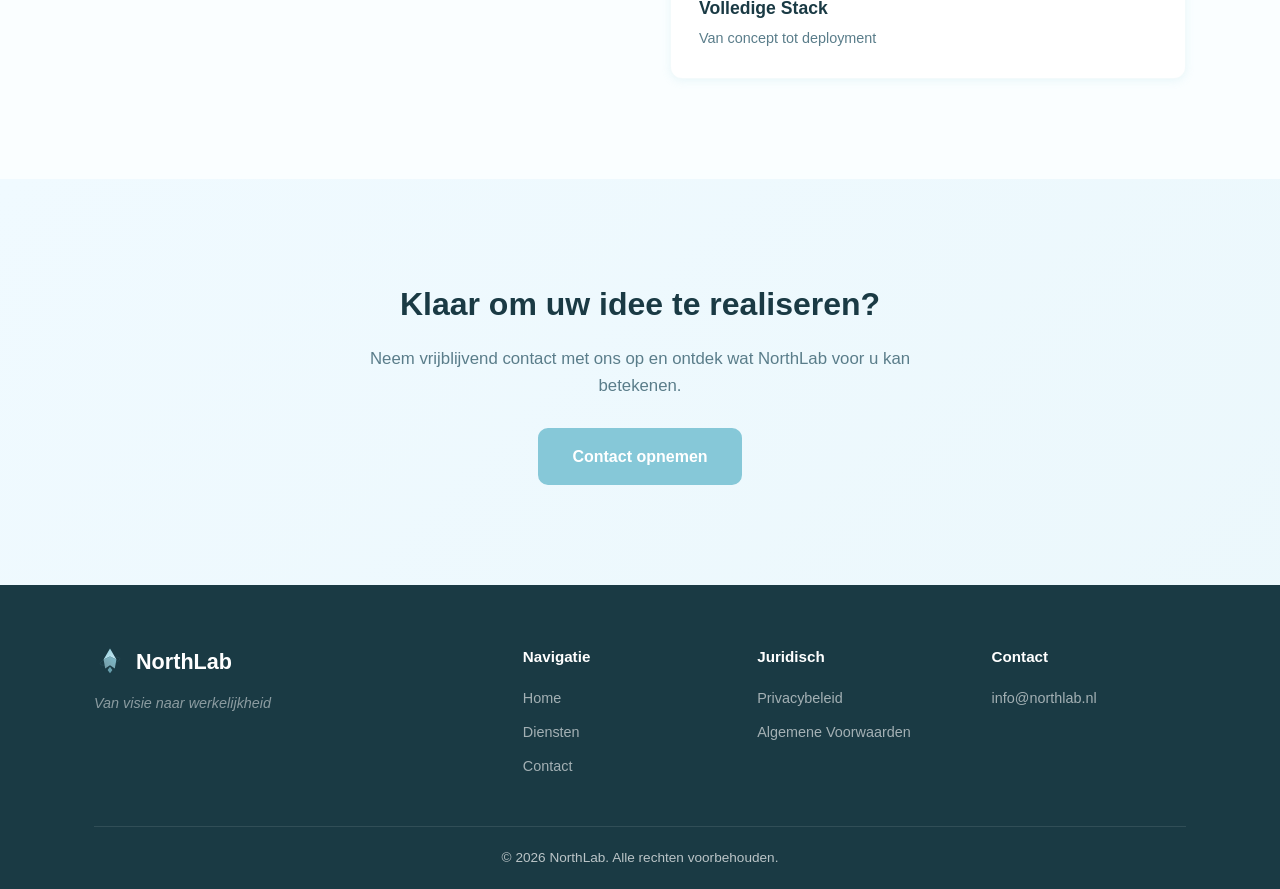
==== commit 32d7be19: "Make hero shapes bigger, bolder, and more visible Larger shapes with gradient fills, visible opacity" ====
--- a/index.html
+++ b/index.html
@@ -70,14 +70,22 @@
   <section class="hero">
     <div class="hero-bg"></div>
     <div class="hero-shapes">
-      <svg class="shape shape-1" viewBox="0 0 80 80" fill="none"><polygon points="40,5 55,35 40,28 25,35" fill="currentColor" opacity="0.12"/><polygon points="40,28 55,35 50,58 40,48 30,58 25,35" fill="currentColor" opacity="0.08"/></svg>
-      <svg class="shape shape-2" viewBox="0 0 60 60" fill="none"><polygon points="30,5 42,28 30,22 18,28" fill="currentColor" opacity="0.1"/><polygon points="30,22 42,28 38,45 30,38 22,45 18,28" fill="currentColor" opacity="0.06"/></svg>
-      <svg class="shape shape-3" viewBox="0 0 100 100" fill="none"><polygon points="50,8 68,42 50,33 32,42" fill="currentColor" opacity="0.08"/><polygon points="50,33 68,42 62,70 50,58 38,70 32,42" fill="currentColor" opacity="0.05"/></svg>
-      <svg class="shape shape-4" viewBox="0 0 50 50" fill="none"><polygon points="25,3 35,22 25,17 15,22" fill="currentColor" opacity="0.1"/></svg>
-      <svg class="shape shape-5" viewBox="0 0 70 70" fill="none"><polygon points="35,5 48,30 35,24 22,30" fill="currentColor" opacity="0.07"/><polygon points="35,24 48,30 44,52 35,44 26,52 22,30" fill="currentColor" opacity="0.05"/></svg>
-      <svg class="shape shape-6" viewBox="0 0 40 40" fill="none"><polygon points="20,3 28,18 20,14 12,18" fill="currentColor" opacity="0.12"/></svg>
-      <svg class="shape shape-7" viewBox="0 0 90 90" fill="none"><ellipse cx="45" cy="45" rx="40" ry="12" stroke="currentColor" stroke-width="1" opacity="0.06"/></svg>
-      <svg class="shape shape-8" viewBox="0 0 55 55" fill="none"><polygon points="27,4 38,24 27,19 16,24" fill="currentColor" opacity="0.09"/><polygon points="27,19 38,24 34,40 27,34 20,40 16,24" fill="currentColor" opacity="0.06"/></svg>
+      <!-- Large north arrows -->
+      <svg class="shape shape-1" viewBox="0 0 200 200"><defs><linearGradient id="g1" x1="0%" y1="0%" x2="100%" y2="100%"><stop offset="0%" stop-color="#86C8D8" stop-opacity="0.35"/><stop offset="100%" stop-color="#ADD8E4" stop-opacity="0.15"/></linearGradient></defs><polygon points="100,10 145,90 100,70 55,90" fill="url(#g1)"/><polygon points="100,70 145,90 130,160 100,135 70,160 55,90" fill="#86C8D8" opacity="0.15"/></svg>
+      <!-- Medium arrow -->
+      <svg class="shape shape-2" viewBox="0 0 150 150"><polygon points="75,8 110,68 75,52 40,68" fill="#AFDCE8" opacity="0.3"/><polygon points="75,52 110,68 98,120 75,100 52,120 40,68" fill="#86C8D8" opacity="0.18"/></svg>
+      <!-- Big orbit ring -->
+      <svg class="shape shape-3" viewBox="0 0 300 300"><ellipse cx="150" cy="150" rx="130" ry="45" fill="none" stroke="#86C8D8" stroke-width="2" opacity="0.2"/><ellipse cx="150" cy="150" rx="100" ry="30" fill="none" stroke="#ADD8E4" stroke-width="1.5" opacity="0.15"/></svg>
+      <!-- Small arrow -->
+      <svg class="shape shape-4" viewBox="0 0 100 100"><polygon points="50,5 72,45 50,35 28,45" fill="#CAE9F5" opacity="0.4"/><polygon points="50,35 72,45 65,78 50,65 35,78 28,45" fill="#AFDCE8" opacity="0.25"/></svg>
+      <!-- Diamond cluster -->
+      <svg class="shape shape-5" viewBox="0 0 120 120"><polygon points="60,10 80,60 60,50 40,60" fill="#86C8D8" opacity="0.25"/><polygon points="60,65 72,85 60,95 48,85" fill="#ADD8E4" opacity="0.3"/></svg>
+      <!-- Large subtle arrow -->
+      <svg class="shape shape-6" viewBox="0 0 250 250"><polygon points="125,15 175,110 125,85 75,110" fill="#AFDCE8" opacity="0.2"/><polygon points="125,85 175,110 158,195 125,165 92,195 75,110" fill="#CAE9F5" opacity="0.12"/></svg>
+      <!-- Dotted orbit -->
+      <svg class="shape shape-7" viewBox="0 0 200 200"><circle cx="100" cy="100" r="80" fill="none" stroke="#86C8D8" stroke-width="1.5" stroke-dasharray="8 12" opacity="0.2"/><circle cx="100" cy="100" r="55" fill="none" stroke="#ADD8E4" stroke-width="1" stroke-dasharray="5 10" opacity="0.15"/></svg>
+      <!-- Small accent -->
+      <svg class="shape shape-8" viewBox="0 0 80 80"><polygon points="40,5 55,35 40,28 25,35" fill="#86C8D8" opacity="0.35"/><polygon points="40,42 48,58 40,65 32,58" fill="#AFDCE8" opacity="0.3"/></svg>
     </div>
     <div class="container hero-content">
       <h1 class="fade-up" data-nl="Van visie naar werkelijkheid" data-en="From vision to reality">Van visie naar werkelijkheid</h1>
--- a/css/style.css
+++ b/css/style.css
@@ -247,84 +247,83 @@
 
 .shape {
   position: absolute;
-  color: var(--color-5);
 }
 
 .shape-1 {
-  width: 80px;
+  width: 280px;
+  top: 5%;
+  left: -2%;
+  animation: drift1 22s ease-in-out infinite, spin 40s linear infinite;
+}
+
+.shape-2 {
+  width: 200px;
   top: 15%;
-  left: 8%;
-  animation: drift1 18s ease-in-out infinite, spin 25s linear infinite;
-}
-
-.shape-2 {
-  width: 55px;
-  top: 25%;
-  right: 12%;
-  animation: drift2 22s ease-in-out infinite, spin 30s linear infinite reverse;
+  right: 5%;
+  animation: drift2 18s ease-in-out infinite, spin 35s linear infinite reverse;
 }
 
 .shape-3 {
-  width: 100px;
-  bottom: 20%;
-  left: 15%;
-  animation: drift3 20s ease-in-out infinite;
+  width: 400px;
+  top: 30%;
+  left: 25%;
+  animation: drift3 30s ease-in-out infinite, spin 50s linear infinite;
 }
 
 .shape-4 {
-  width: 40px;
-  top: 60%;
-  right: 8%;
-  animation: drift1 15s ease-in-out infinite reverse, spin 20s linear infinite;
+  width: 150px;
+  bottom: 15%;
+  right: 10%;
+  animation: drift1 16s ease-in-out infinite reverse, spin 28s linear infinite;
 }
 
 .shape-5 {
-  width: 65px;
-  top: 10%;
-  right: 30%;
-  animation: drift2 25s ease-in-out infinite;
+  width: 160px;
+  top: 8%;
+  right: 25%;
+  animation: drift2 20s ease-in-out infinite;
 }
 
 .shape-6 {
-  width: 35px;
-  bottom: 30%;
-  right: 20%;
-  animation: drift3 17s ease-in-out infinite reverse, spin 22s linear infinite;
+  width: 320px;
+  bottom: 5%;
+  left: -5%;
+  animation: drift3 25s ease-in-out infinite reverse;
 }
 
 .shape-7 {
+  width: 250px;
+  top: 50%;
+  right: -3%;
+  animation: drift1 35s ease-in-out infinite, spin 60s linear infinite reverse;
+}
+
+.shape-8 {
   width: 120px;
-  top: 45%;
-  left: 5%;
-  animation: drift1 28s ease-in-out infinite;
-}
-
-.shape-8 {
-  width: 50px;
-  bottom: 15%;
-  left: 40%;
-  animation: drift2 19s ease-in-out infinite reverse, spin 35s linear infinite;
+  bottom: 25%;
+  left: 45%;
+  animation: drift2 14s ease-in-out infinite reverse, spin 22s linear infinite;
 }
 
 @keyframes drift1 {
   0%, 100% { transform: translate(0, 0); }
-  25% { transform: translate(40px, -30px); }
-  50% { transform: translate(15px, 25px); }
-  75% { transform: translate(-25px, -10px); }
+  25% { transform: translate(60px, -40px); }
+  50% { transform: translate(20px, 35px); }
+  75% { transform: translate(-40px, -15px); }
 }
 
 @keyframes drift2 {
   0%, 100% { transform: translate(0, 0); }
-  25% { transform: translate(-30px, 20px); }
-  50% { transform: translate(20px, -35px); }
-  75% { transform: translate(35px, 15px); }
+  25% { transform: translate(-45px, 30px); }
+  50% { transform: translate(30px, -50px); }
+  75% { transform: translate(50px, 20px); }
 }
 
 @keyframes drift3 {
   0%, 100% { transform: translate(0, 0); }
-  25% { transform: translate(25px, 20px); }
-  50% { transform: translate(-20px, -15px); }
-  75% { transform: translate(-30px, 30px); }
+  25% { transform: translate(35px, 30px); }
+  50% { transform: translate(-30px, -25px); }
+  75% { transform: translate(-45px, 40px); }
 }
 
 @keyframes spin {
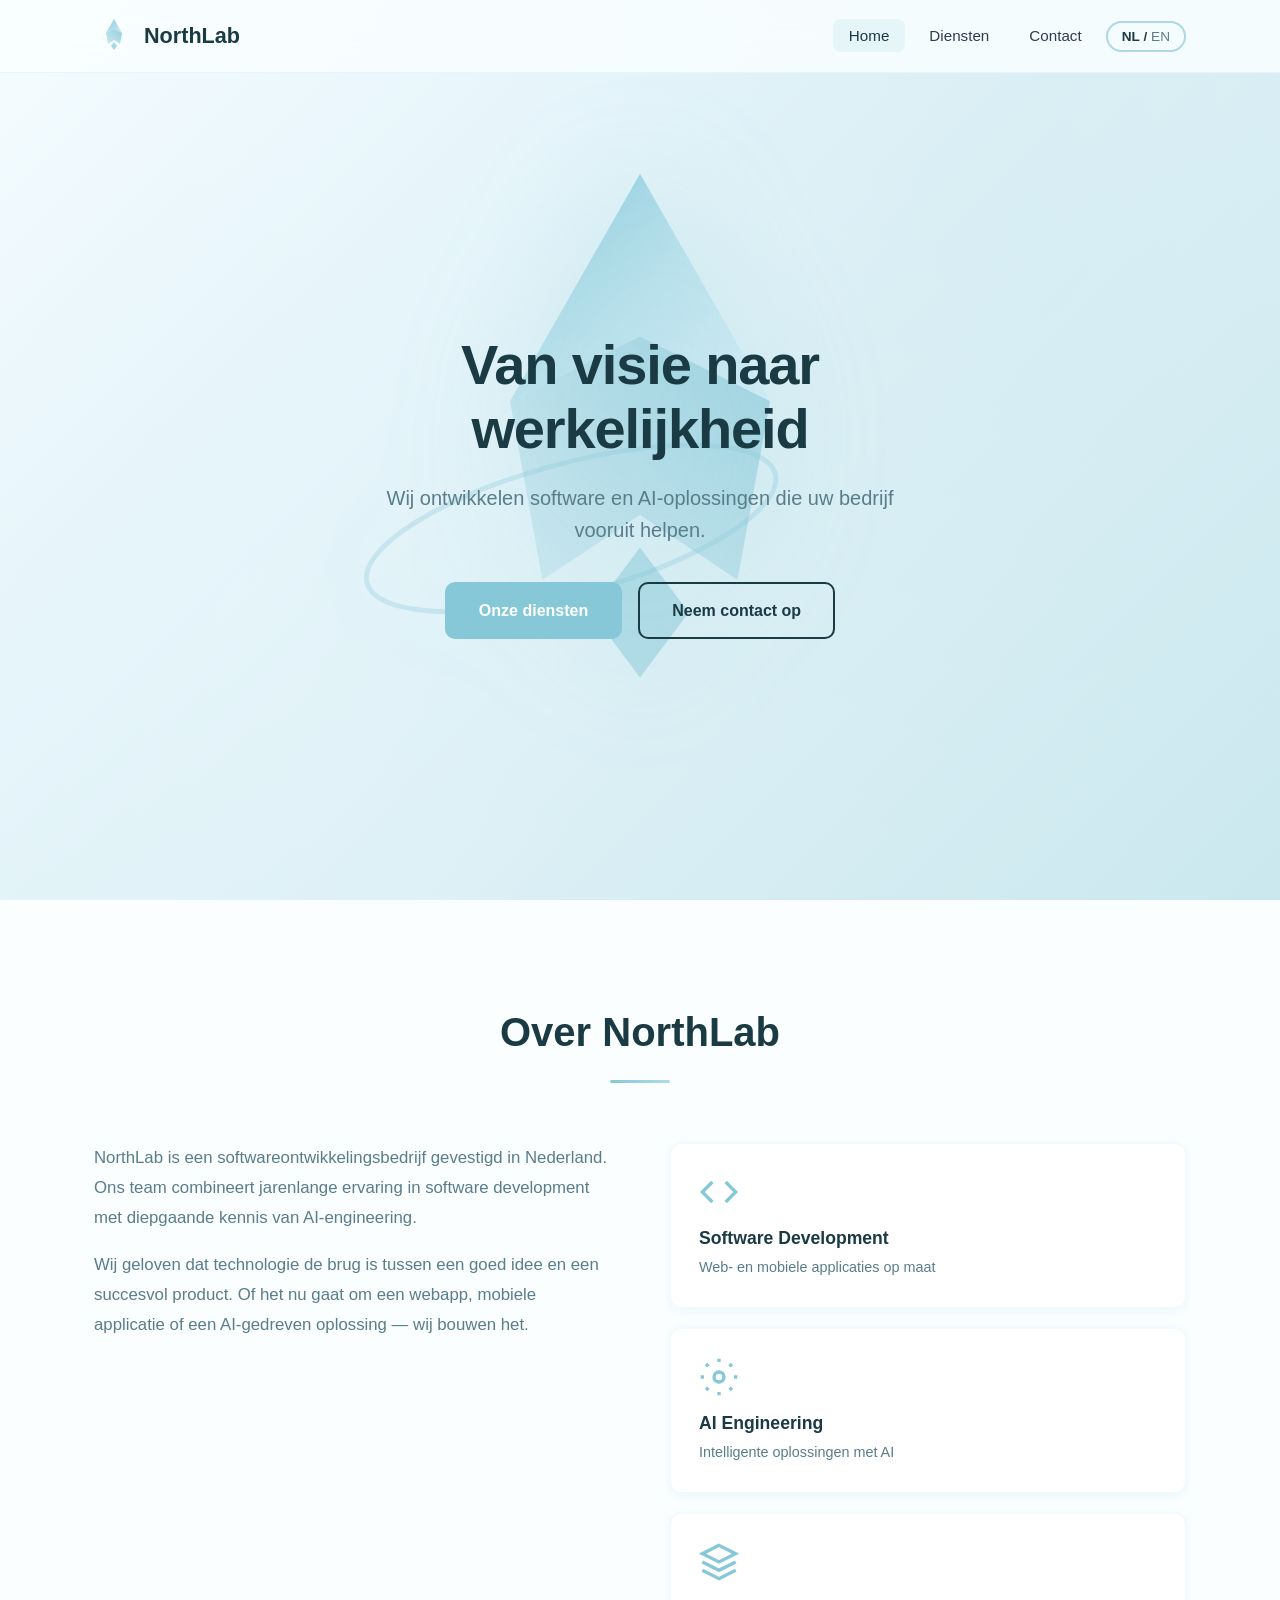
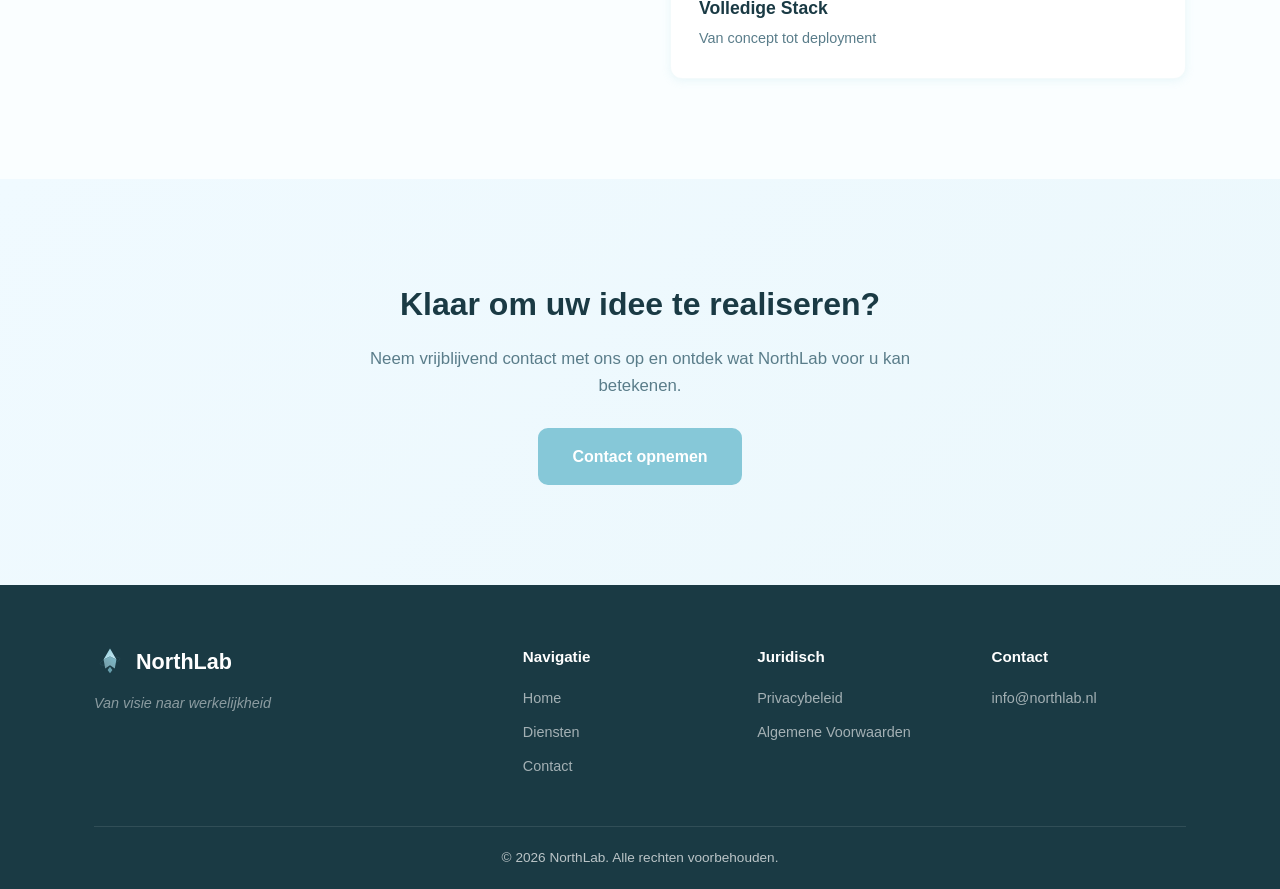
==== commit 56034883: "Replace hero shapes with large animated logo background Big centered logo SVG with pulse, float, and" ====
--- a/index.html
+++ b/index.html
@@ -69,23 +69,24 @@
   <!-- Hero -->
   <section class="hero">
     <div class="hero-bg"></div>
-    <div class="hero-shapes">
-      <!-- Large north arrows -->
-      <svg class="shape shape-1" viewBox="0 0 200 200"><defs><linearGradient id="g1" x1="0%" y1="0%" x2="100%" y2="100%"><stop offset="0%" stop-color="#86C8D8" stop-opacity="0.35"/><stop offset="100%" stop-color="#ADD8E4" stop-opacity="0.15"/></linearGradient></defs><polygon points="100,10 145,90 100,70 55,90" fill="url(#g1)"/><polygon points="100,70 145,90 130,160 100,135 70,160 55,90" fill="#86C8D8" opacity="0.15"/></svg>
-      <!-- Medium arrow -->
-      <svg class="shape shape-2" viewBox="0 0 150 150"><polygon points="75,8 110,68 75,52 40,68" fill="#AFDCE8" opacity="0.3"/><polygon points="75,52 110,68 98,120 75,100 52,120 40,68" fill="#86C8D8" opacity="0.18"/></svg>
-      <!-- Big orbit ring -->
-      <svg class="shape shape-3" viewBox="0 0 300 300"><ellipse cx="150" cy="150" rx="130" ry="45" fill="none" stroke="#86C8D8" stroke-width="2" opacity="0.2"/><ellipse cx="150" cy="150" rx="100" ry="30" fill="none" stroke="#ADD8E4" stroke-width="1.5" opacity="0.15"/></svg>
-      <!-- Small arrow -->
-      <svg class="shape shape-4" viewBox="0 0 100 100"><polygon points="50,5 72,45 50,35 28,45" fill="#CAE9F5" opacity="0.4"/><polygon points="50,35 72,45 65,78 50,65 35,78 28,45" fill="#AFDCE8" opacity="0.25"/></svg>
-      <!-- Diamond cluster -->
-      <svg class="shape shape-5" viewBox="0 0 120 120"><polygon points="60,10 80,60 60,50 40,60" fill="#86C8D8" opacity="0.25"/><polygon points="60,65 72,85 60,95 48,85" fill="#ADD8E4" opacity="0.3"/></svg>
-      <!-- Large subtle arrow -->
-      <svg class="shape shape-6" viewBox="0 0 250 250"><polygon points="125,15 175,110 125,85 75,110" fill="#AFDCE8" opacity="0.2"/><polygon points="125,85 175,110 158,195 125,165 92,195 75,110" fill="#CAE9F5" opacity="0.12"/></svg>
-      <!-- Dotted orbit -->
-      <svg class="shape shape-7" viewBox="0 0 200 200"><circle cx="100" cy="100" r="80" fill="none" stroke="#86C8D8" stroke-width="1.5" stroke-dasharray="8 12" opacity="0.2"/><circle cx="100" cy="100" r="55" fill="none" stroke="#ADD8E4" stroke-width="1" stroke-dasharray="5 10" opacity="0.15"/></svg>
-      <!-- Small accent -->
-      <svg class="shape shape-8" viewBox="0 0 80 80"><polygon points="40,5 55,35 40,28 25,35" fill="#86C8D8" opacity="0.35"/><polygon points="40,42 48,58 40,65 32,58" fill="#AFDCE8" opacity="0.3"/></svg>
+    <div class="hero-logo-bg">
+      <svg class="hero-logo-svg" viewBox="0 0 200 200" xmlns="http://www.w3.org/2000/svg">
+        <defs>
+          <linearGradient id="hg1" x1="0%" y1="0%" x2="100%" y2="100%">
+            <stop offset="0%" stop-color="#86C8D8" stop-opacity="1" />
+            <stop offset="50%" stop-color="#AFDCE8" stop-opacity="0.8" />
+            <stop offset="100%" stop-color="#CAE9F5" stop-opacity="0.6" />
+          </linearGradient>
+          <linearGradient id="hg2" x1="100%" y1="0%" x2="0%" y2="100%">
+            <stop offset="0%" stop-color="#86C8D8" stop-opacity="0.7" />
+            <stop offset="100%" stop-color="#ADD8E4" stop-opacity="0.4" />
+          </linearGradient>
+        </defs>
+        <polygon class="logo-part logo-top" points="100,15 140,85 100,65 60,85" fill="url(#hg1)" />
+        <polygon class="logo-part logo-body" points="100,65 140,85 130,140 100,120 70,140 60,85" fill="url(#hg2)" />
+        <polygon class="logo-part logo-diamond" points="100,130 115,150 100,170 85,150" fill="#86C8D8" opacity="0.5" />
+        <ellipse class="logo-part logo-ring" cx="100" cy="95" rx="65" ry="20" fill="none" stroke="#86C8D8" stroke-width="1.5" opacity="0.3" transform="rotate(-15 100 95)" />
+      </svg>
     </div>
     <div class="container hero-content">
       <h1 class="fade-up" data-nl="Van visie naar werkelijkheid" data-en="From vision to reality">Van visie naar werkelijkheid</h1>
--- a/css/style.css
+++ b/css/style.css
@@ -236,99 +236,81 @@
   66% { transform: translate(-20px, 15px) rotate(-1deg); }
 }
 
-/* Floating shapes */
-.hero-shapes {
+/* Hero logo background */
+.hero-logo-bg {
   position: absolute;
   inset: 0;
   z-index: 0;
   overflow: hidden;
   pointer-events: none;
-}
-
-.shape {
-  position: absolute;
-}
-
-.shape-1 {
-  width: 280px;
-  top: 5%;
-  left: -2%;
-  animation: drift1 22s ease-in-out infinite, spin 40s linear infinite;
-}
-
-.shape-2 {
-  width: 200px;
-  top: 15%;
-  right: 5%;
-  animation: drift2 18s ease-in-out infinite, spin 35s linear infinite reverse;
-}
-
-.shape-3 {
-  width: 400px;
-  top: 30%;
-  left: 25%;
-  animation: drift3 30s ease-in-out infinite, spin 50s linear infinite;
-}
-
-.shape-4 {
-  width: 150px;
-  bottom: 15%;
-  right: 10%;
-  animation: drift1 16s ease-in-out infinite reverse, spin 28s linear infinite;
-}
-
-.shape-5 {
-  width: 160px;
-  top: 8%;
-  right: 25%;
-  animation: drift2 20s ease-in-out infinite;
-}
-
-.shape-6 {
-  width: 320px;
-  bottom: 5%;
-  left: -5%;
-  animation: drift3 25s ease-in-out infinite reverse;
-}
-
-.shape-7 {
-  width: 250px;
-  top: 50%;
-  right: -3%;
-  animation: drift1 35s ease-in-out infinite, spin 60s linear infinite reverse;
-}
-
-.shape-8 {
-  width: 120px;
-  bottom: 25%;
-  left: 45%;
-  animation: drift2 14s ease-in-out infinite reverse, spin 22s linear infinite;
-}
-
-@keyframes drift1 {
-  0%, 100% { transform: translate(0, 0); }
-  25% { transform: translate(60px, -40px); }
-  50% { transform: translate(20px, 35px); }
-  75% { transform: translate(-40px, -15px); }
-}
-
-@keyframes drift2 {
-  0%, 100% { transform: translate(0, 0); }
-  25% { transform: translate(-45px, 30px); }
-  50% { transform: translate(30px, -50px); }
-  75% { transform: translate(50px, 20px); }
-}
-
-@keyframes drift3 {
-  0%, 100% { transform: translate(0, 0); }
-  25% { transform: translate(35px, 30px); }
-  50% { transform: translate(-30px, -25px); }
-  75% { transform: translate(-45px, 40px); }
-}
-
-@keyframes spin {
-  from { rotate: 0deg; }
-  to { rotate: 360deg; }
+  display: flex;
+  align-items: center;
+  justify-content: center;
+}
+
+.hero-logo-svg {
+  width: 650px;
+  height: 650px;
+  animation: logoPulse 8s ease-in-out infinite, logoFloat 12s ease-in-out infinite;
+  filter: drop-shadow(0 0 60px rgba(134, 200, 216, 0.3));
+}
+
+.logo-part {
+  transform-origin: 100px 100px;
+}
+
+.logo-top {
+  animation: logoTopMove 6s ease-in-out infinite;
+}
+
+.logo-body {
+  animation: logoBodyMove 7s ease-in-out infinite;
+}
+
+.logo-diamond {
+  animation: logoDiamondMove 4s ease-in-out infinite;
+}
+
+.logo-ring {
+  animation: logoRingSpin 15s linear infinite;
+  transform-origin: 100px 95px;
+}
+
+@keyframes logoPulse {
+  0%, 100% { opacity: 0.85; }
+  50% { opacity: 1; }
+}
+
+@keyframes logoFloat {
+  0%, 100% { transform: translateY(0) scale(1); }
+  50% { transform: translateY(-20px) scale(1.03); }
+}
+
+@keyframes logoTopMove {
+  0%, 100% { transform: translateY(0); }
+  50% { transform: translateY(-8px); }
+}
+
+@keyframes logoBodyMove {
+  0%, 100% { transform: translateY(0) scale(1); }
+  50% { transform: translateY(4px) scale(1.02); }
+}
+
+@keyframes logoDiamondMove {
+  0%, 100% { transform: translateY(0) scale(1); opacity: 0.5; }
+  50% { transform: translateY(6px) scale(1.1); opacity: 0.7; }
+}
+
+@keyframes logoRingSpin {
+  from { transform: rotate(-15deg); }
+  to { transform: rotate(345deg); }
+}
+
+@media (max-width: 768px) {
+  .hero-logo-svg {
+    width: 400px;
+    height: 400px;
+  }
 }
 
 .hero-content {
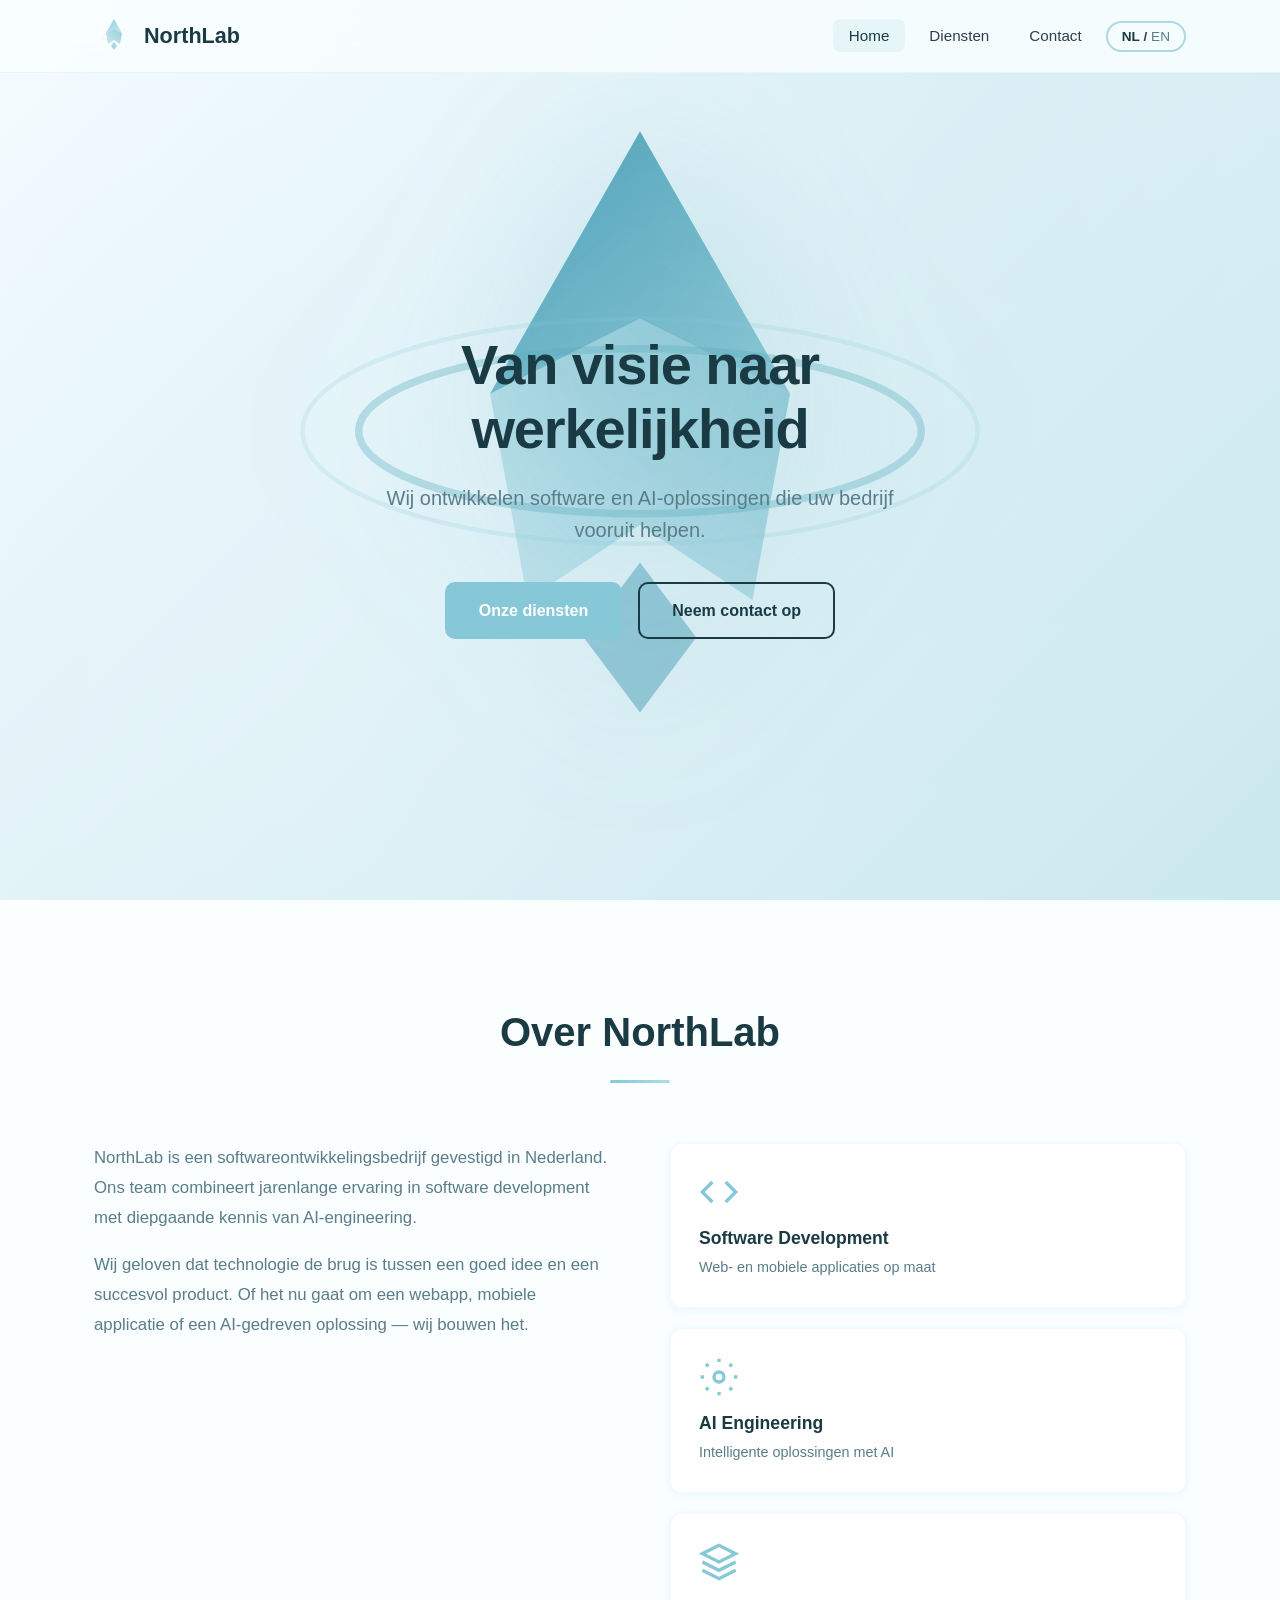
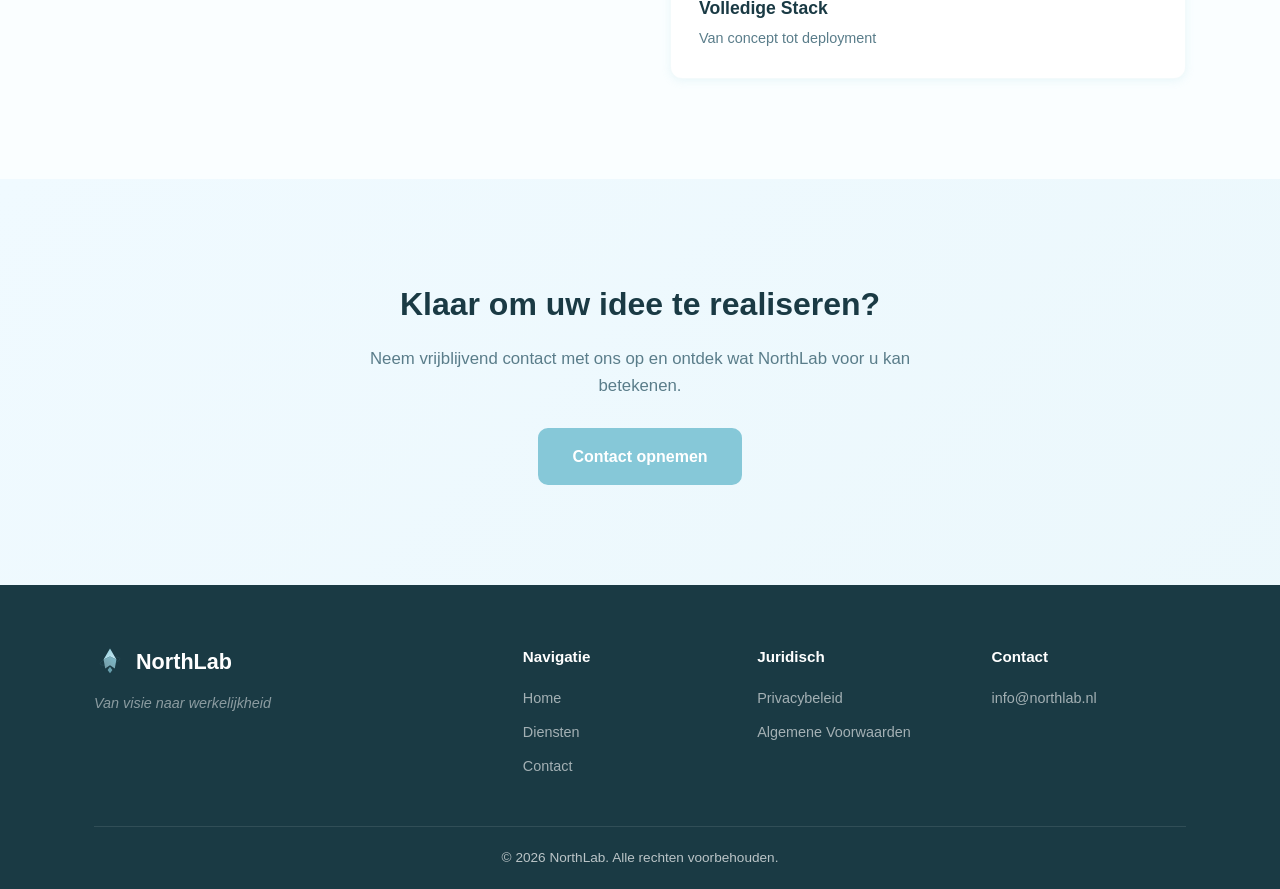
==== commit ccb0ed8f: "Make hero logo much more visible with darker colors and larger size Stronger gradient colors, bigger" ====
--- a/index.html
+++ b/index.html
@@ -73,19 +73,19 @@
       <svg class="hero-logo-svg" viewBox="0 0 200 200" xmlns="http://www.w3.org/2000/svg">
         <defs>
           <linearGradient id="hg1" x1="0%" y1="0%" x2="100%" y2="100%">
-            <stop offset="0%" stop-color="#86C8D8" stop-opacity="1" />
-            <stop offset="50%" stop-color="#AFDCE8" stop-opacity="0.8" />
-            <stop offset="100%" stop-color="#CAE9F5" stop-opacity="0.6" />
+            <stop offset="0%" stop-color="#4a9eb5" stop-opacity="1" />
+            <stop offset="100%" stop-color="#6db8ca" stop-opacity="0.7" />
           </linearGradient>
           <linearGradient id="hg2" x1="100%" y1="0%" x2="0%" y2="100%">
-            <stop offset="0%" stop-color="#86C8D8" stop-opacity="0.7" />
-            <stop offset="100%" stop-color="#ADD8E4" stop-opacity="0.4" />
+            <stop offset="0%" stop-color="#5aadbe" stop-opacity="0.6" />
+            <stop offset="100%" stop-color="#86C8D8" stop-opacity="0.35" />
           </linearGradient>
         </defs>
         <polygon class="logo-part logo-top" points="100,15 140,85 100,65 60,85" fill="url(#hg1)" />
         <polygon class="logo-part logo-body" points="100,65 140,85 130,140 100,120 70,140 60,85" fill="url(#hg2)" />
-        <polygon class="logo-part logo-diamond" points="100,130 115,150 100,170 85,150" fill="#86C8D8" opacity="0.5" />
-        <ellipse class="logo-part logo-ring" cx="100" cy="95" rx="65" ry="20" fill="none" stroke="#86C8D8" stroke-width="1.5" opacity="0.3" transform="rotate(-15 100 95)" />
+        <polygon class="logo-part logo-diamond" points="100,130 115,150 100,170 85,150" fill="#4a9eb5" opacity="0.5" />
+        <ellipse class="logo-part logo-ring-1" cx="100" cy="95" rx="75" ry="22" fill="none" stroke="#5aadbe" stroke-width="2" opacity="0.35" />
+        <ellipse class="logo-part logo-ring-2" cx="100" cy="95" rx="90" ry="30" fill="none" stroke="#86C8D8" stroke-width="1.2" opacity="0.2" />
       </svg>
     </div>
     <div class="container hero-content">
--- a/css/style.css
+++ b/css/style.css
@@ -249,10 +249,10 @@
 }
 
 .hero-logo-svg {
-  width: 650px;
-  height: 650px;
-  animation: logoPulse 8s ease-in-out infinite, logoFloat 12s ease-in-out infinite;
-  filter: drop-shadow(0 0 60px rgba(134, 200, 216, 0.3));
+  width: 750px;
+  height: 750px;
+  animation: logoFloat 10s ease-in-out infinite;
+  filter: drop-shadow(0 0 80px rgba(74, 158, 181, 0.25));
 }
 
 .logo-part {
@@ -260,56 +260,61 @@
 }
 
 .logo-top {
-  animation: logoTopMove 6s ease-in-out infinite;
+  animation: logoTopMove 5s ease-in-out infinite;
 }
 
 .logo-body {
-  animation: logoBodyMove 7s ease-in-out infinite;
+  animation: logoBodyMove 6s ease-in-out infinite;
 }
 
 .logo-diamond {
-  animation: logoDiamondMove 4s ease-in-out infinite;
-}
-
-.logo-ring {
-  animation: logoRingSpin 15s linear infinite;
+  animation: logoDiamondMove 3.5s ease-in-out infinite;
+}
+
+.logo-ring-1 {
+  animation: logoRingSpin1 12s linear infinite;
   transform-origin: 100px 95px;
 }
 
-@keyframes logoPulse {
-  0%, 100% { opacity: 0.85; }
-  50% { opacity: 1; }
+.logo-ring-2 {
+  animation: logoRingSpin2 18s linear infinite reverse;
+  transform-origin: 100px 95px;
 }
 
 @keyframes logoFloat {
   0%, 100% { transform: translateY(0) scale(1); }
-  50% { transform: translateY(-20px) scale(1.03); }
+  50% { transform: translateY(-25px) scale(1.04); }
 }
 
 @keyframes logoTopMove {
   0%, 100% { transform: translateY(0); }
-  50% { transform: translateY(-8px); }
+  50% { transform: translateY(-10px); }
 }
 
 @keyframes logoBodyMove {
   0%, 100% { transform: translateY(0) scale(1); }
-  50% { transform: translateY(4px) scale(1.02); }
+  50% { transform: translateY(5px) scale(1.03); }
 }
 
 @keyframes logoDiamondMove {
   0%, 100% { transform: translateY(0) scale(1); opacity: 0.5; }
-  50% { transform: translateY(6px) scale(1.1); opacity: 0.7; }
-}
-
-@keyframes logoRingSpin {
-  from { transform: rotate(-15deg); }
-  to { transform: rotate(345deg); }
+  50% { transform: translateY(8px) scale(1.15); opacity: 0.75; }
+}
+
+@keyframes logoRingSpin1 {
+  from { transform: rotate(0deg); }
+  to { transform: rotate(360deg); }
+}
+
+@keyframes logoRingSpin2 {
+  from { transform: rotate(0deg); }
+  to { transform: rotate(360deg); }
 }
 
 @media (max-width: 768px) {
   .hero-logo-svg {
-    width: 400px;
-    height: 400px;
+    width: 450px;
+    height: 450px;
   }
 }
 
